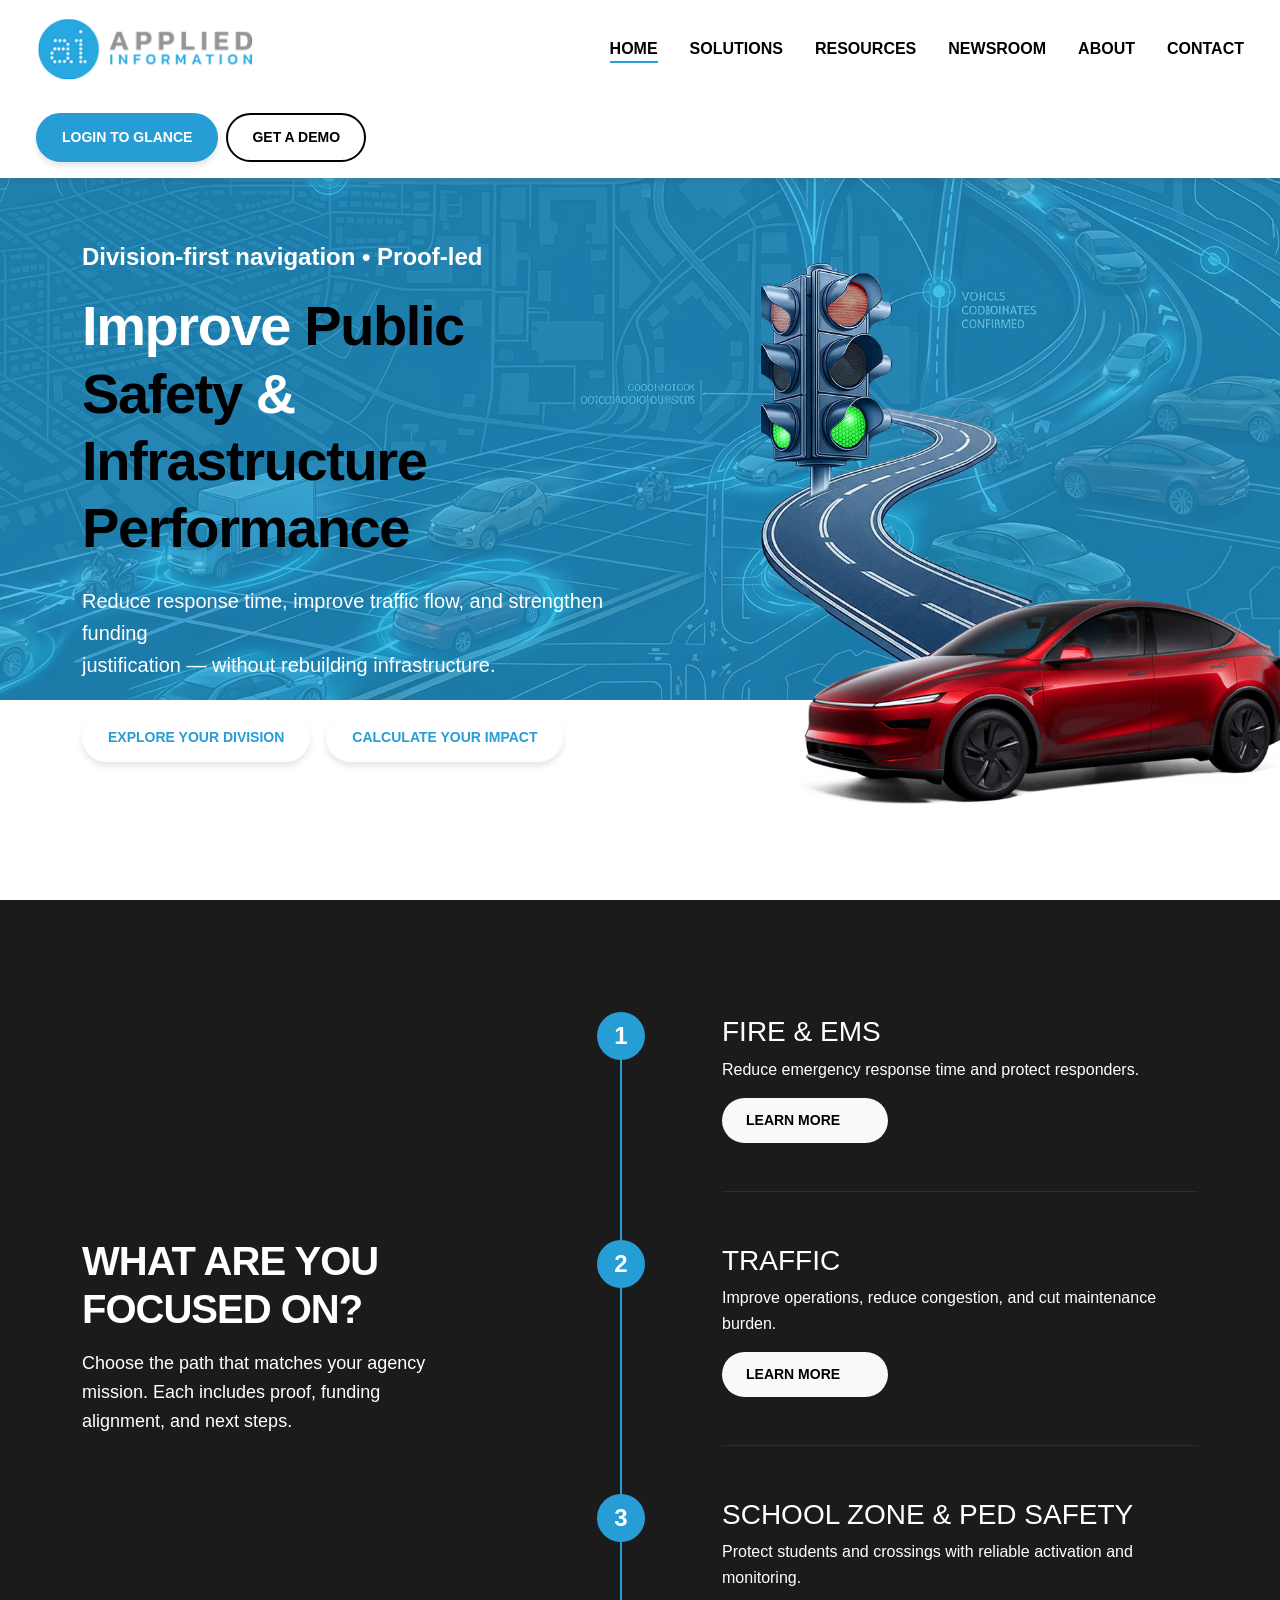
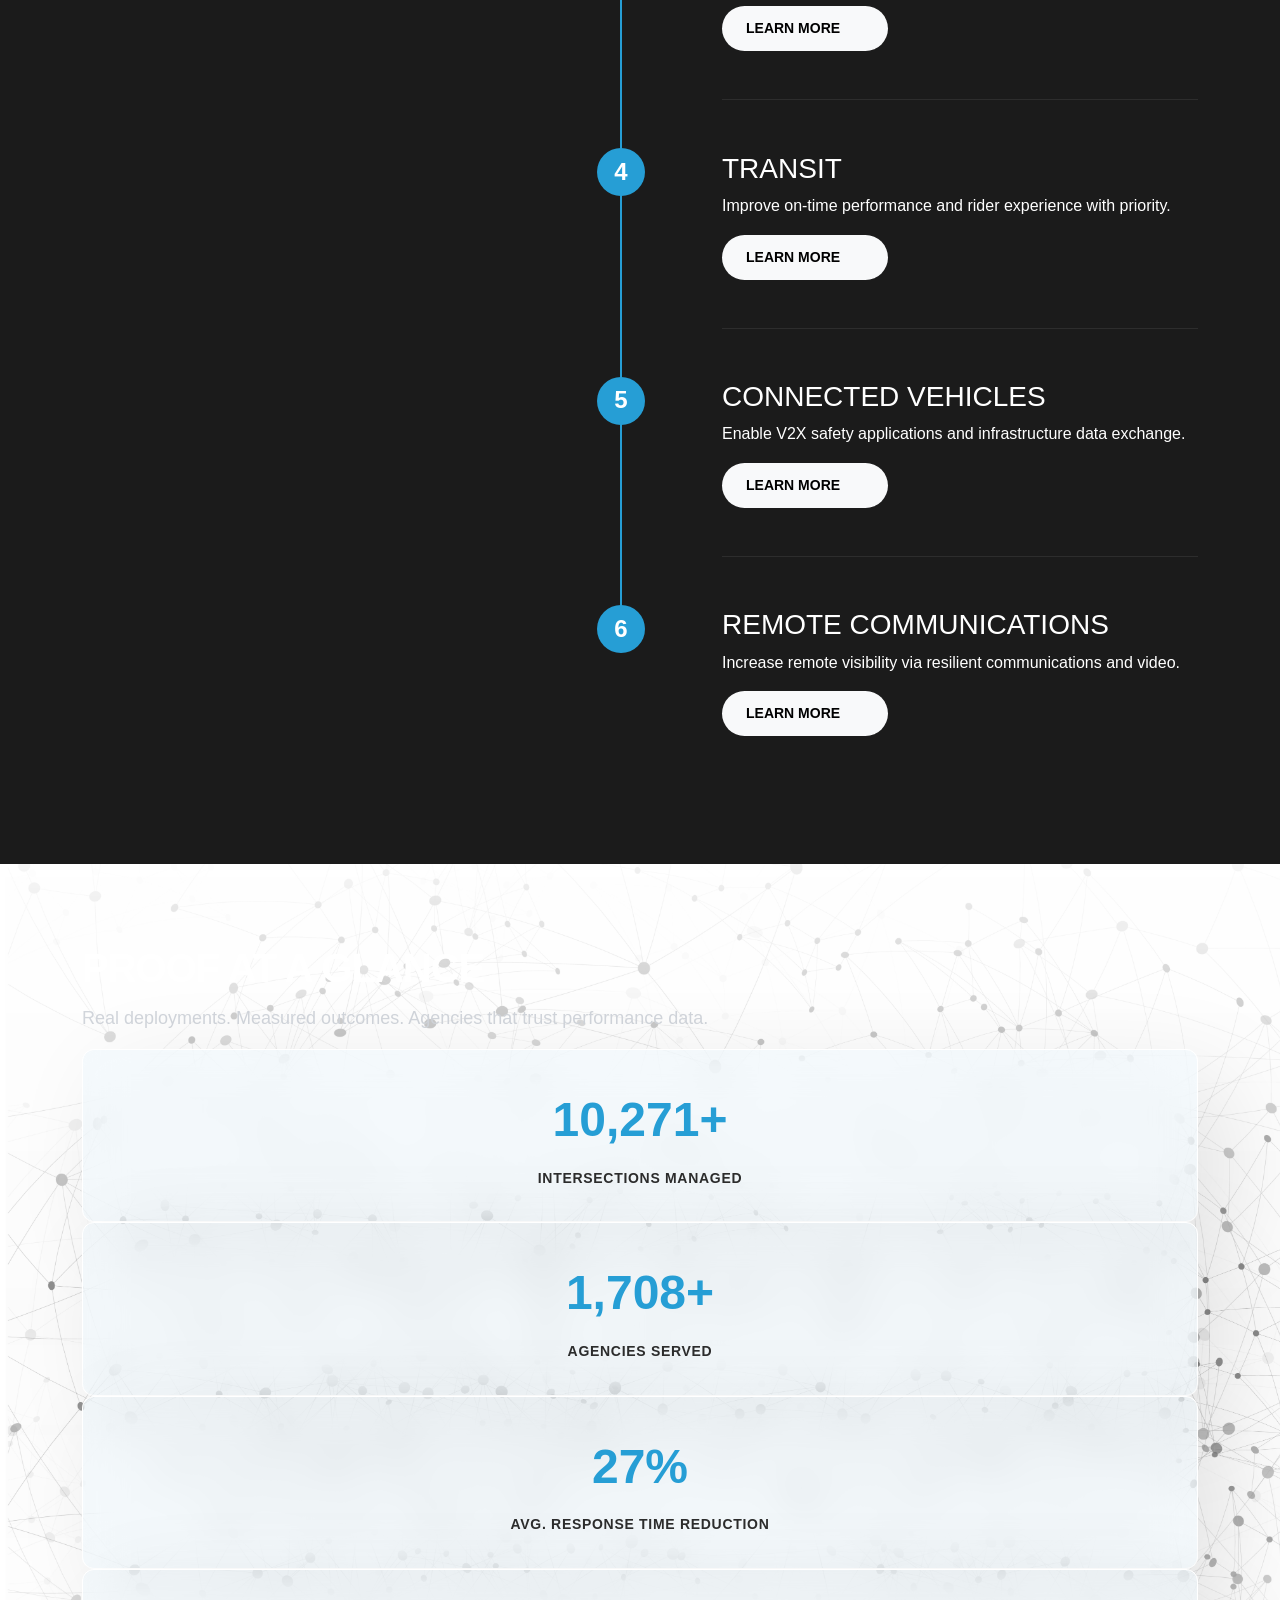
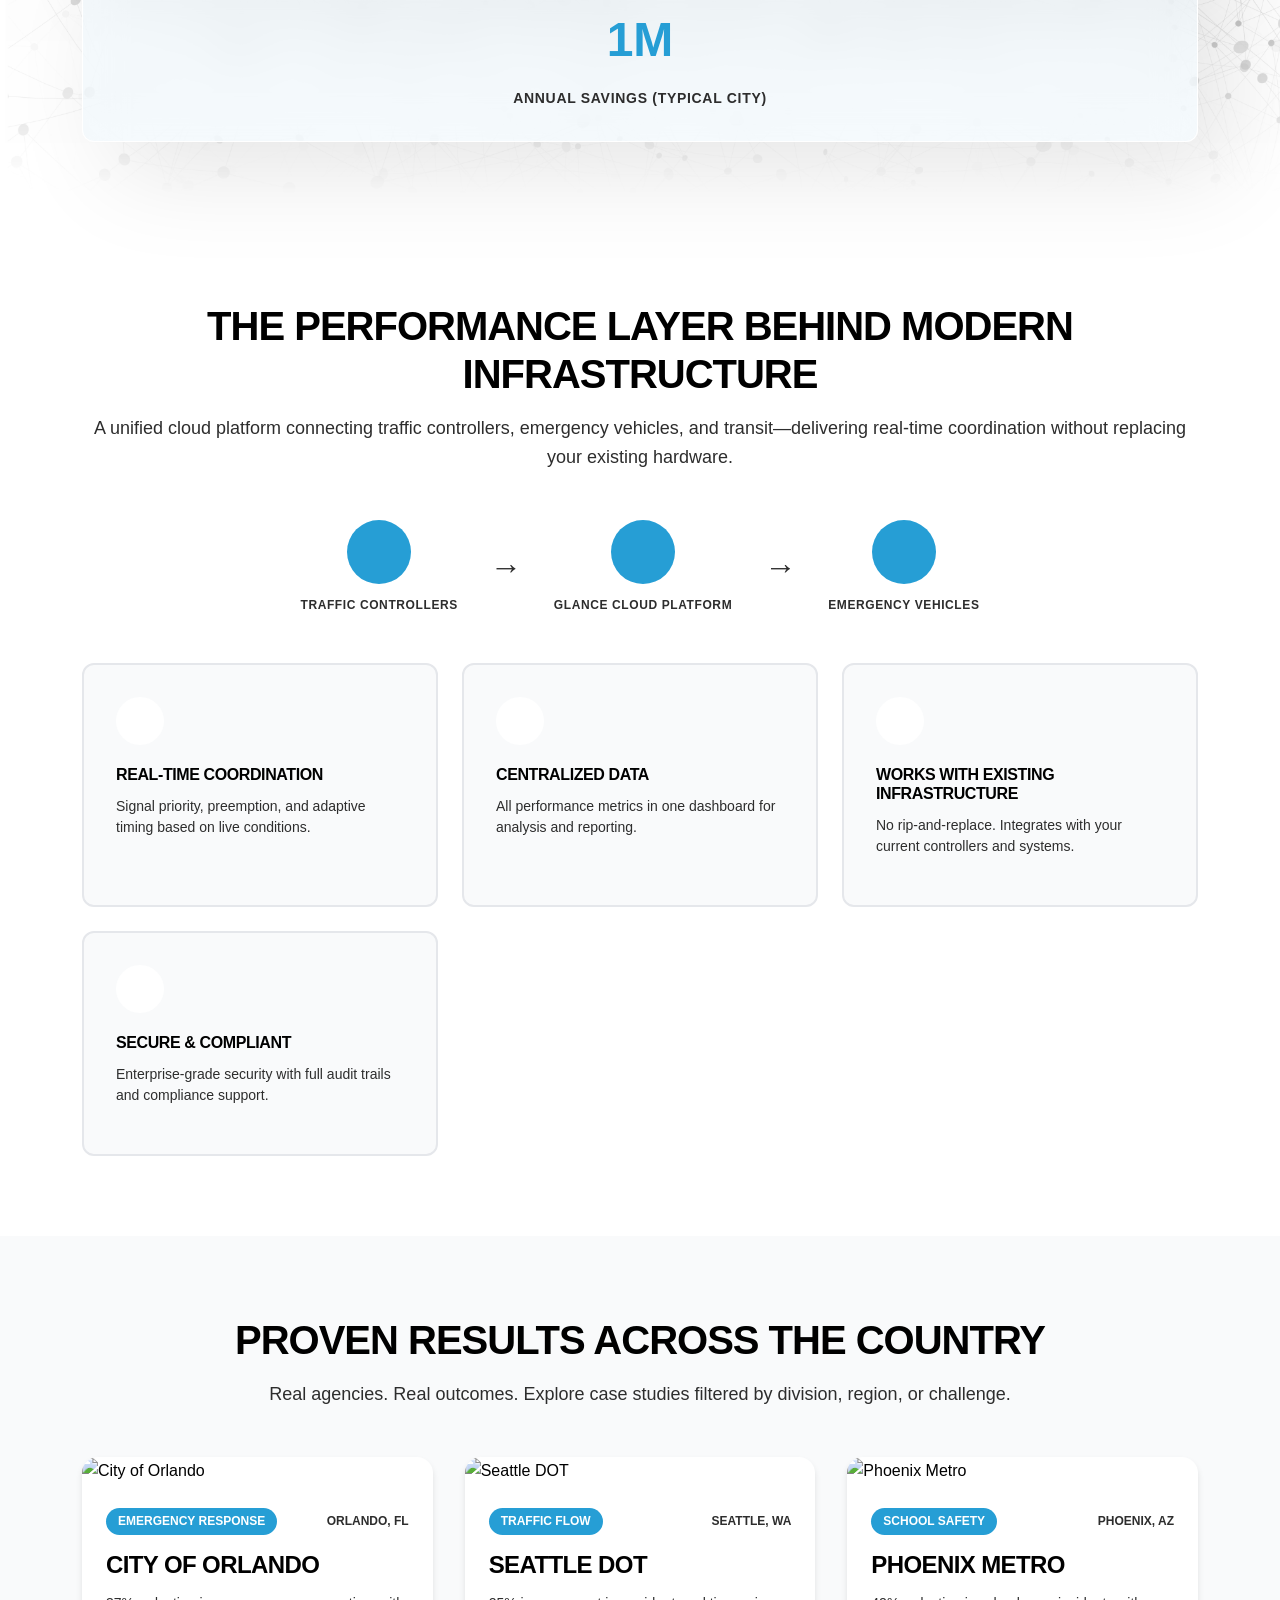
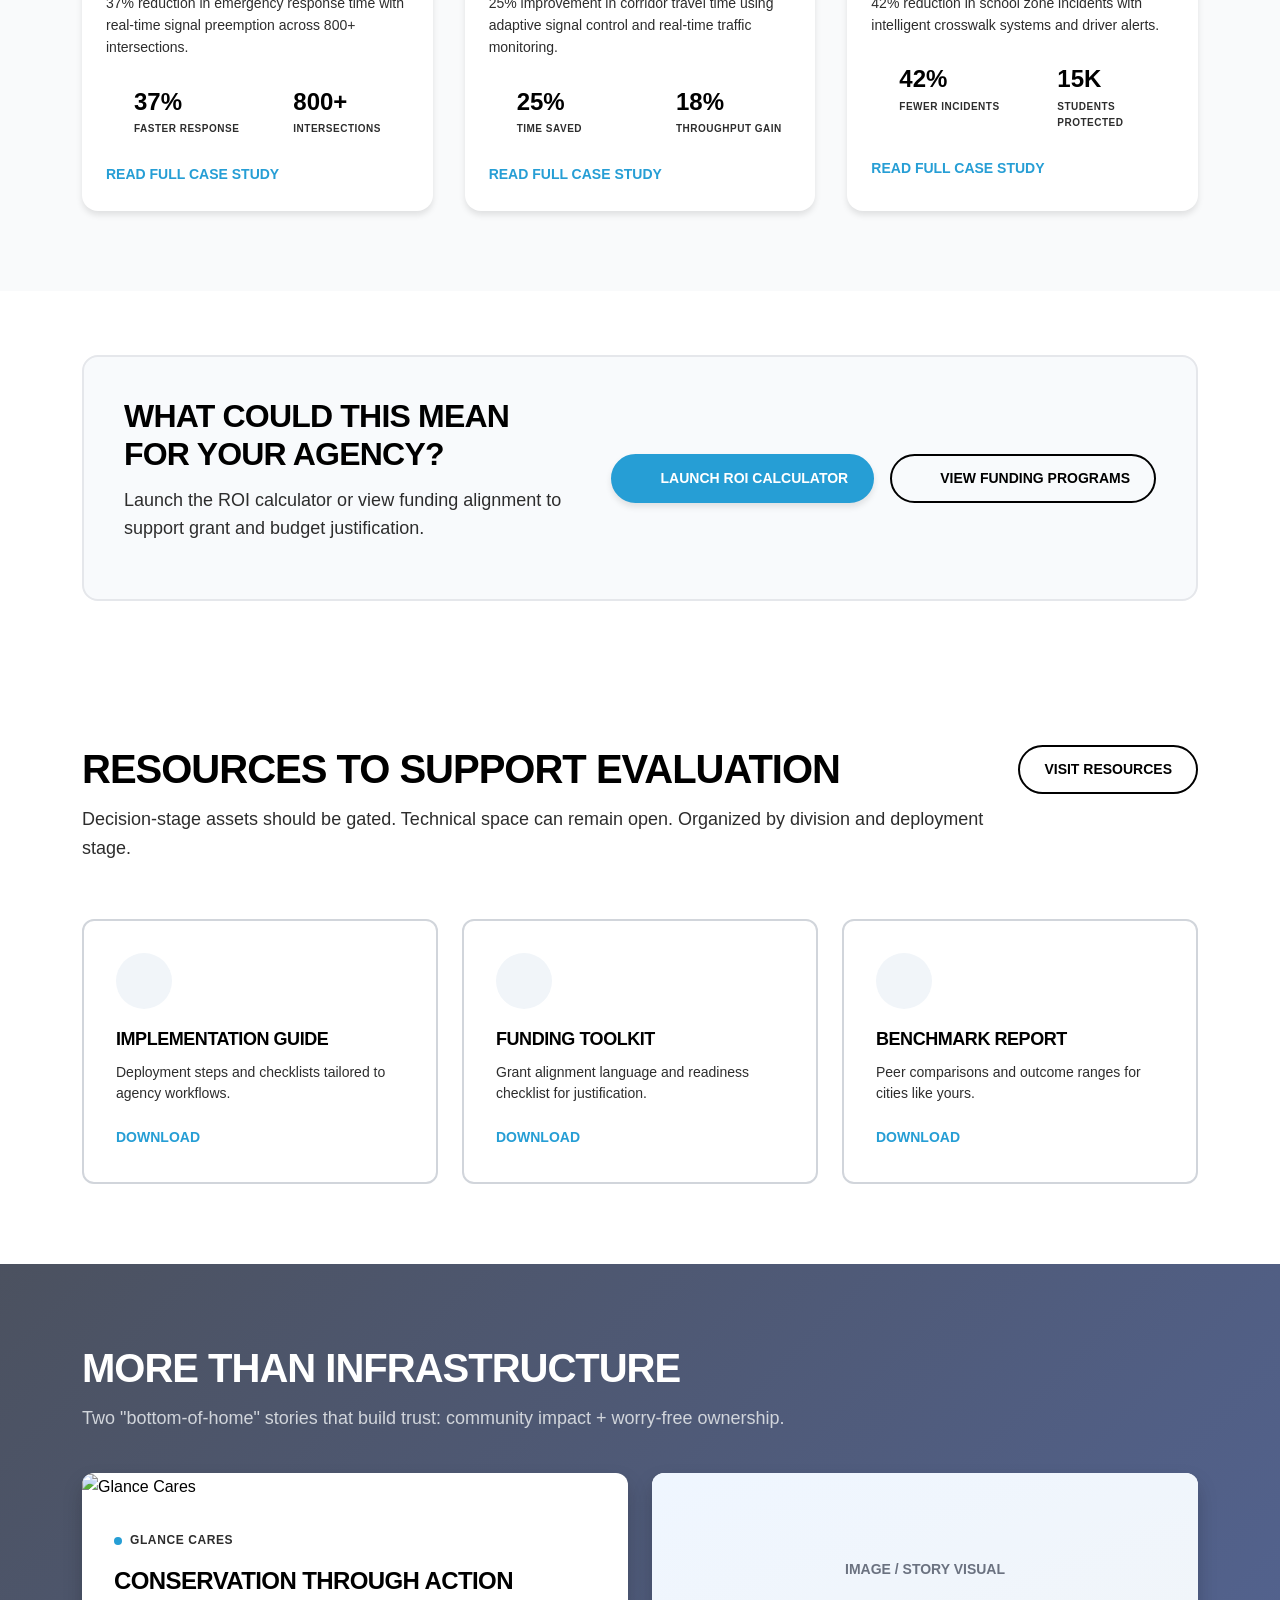
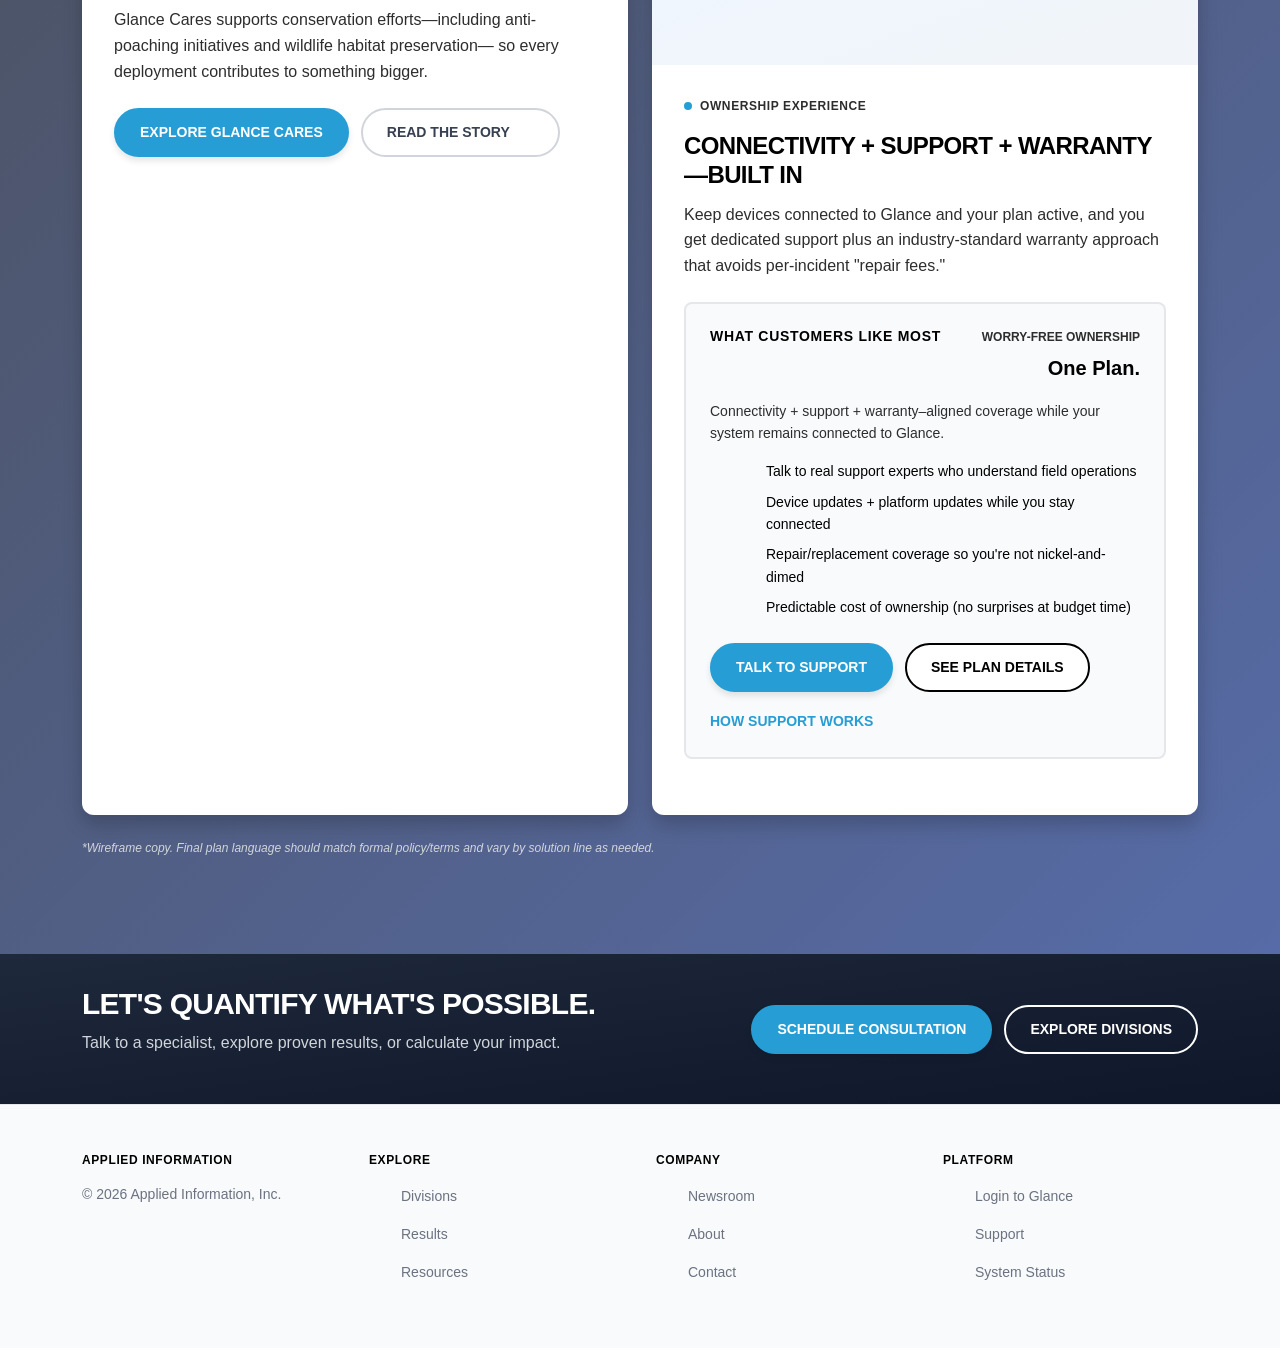
==== index-2.html @ 08a6bf4a "new changes added" ====
<!DOCTYPE html>
<html lang="en">

<head>
    <meta charset="UTF-8">
    <meta name="viewport" content="width=device-width, initial-scale=1.0">
    <title>Applied Information - Public Safety & Infrastructure Performance</title>
    <link rel="shortcut icon" href="./assets/images/ai-fav-icon.png" type="image/x-icon">
    <link href="https://cdn.jsdelivr.net/npm/bootstrap@5.3.8/dist/css/bootstrap.min.css" rel="stylesheet">
    <link href="https://unpkg.com/aos@2.3.1/dist/aos.css" rel="stylesheet">
    <link rel="stylesheet" href="./assets/css/styles.css">
    <!-- Lucide Icons CDN -->
    <script src="https://unpkg.com/lucide@latest"></script>
</head>

<body>
    <!-- Header and Navbar -->
    <header class="header" id="header">
        <div class="container-fluid nav-container">
            <nav class="navbar">
                <div class="logo">
                    <img src="./assets/images/ai-logo-header.png" alt="Applied Information Logo">
                </div>

                <ul class="nav-links">
                    <li><a href="#" class="nav-link active">HOME </a></li>
                    <li><a href="#" class="nav-link">SOLUTIONS </a></li>
                    <li><a href="#" class="nav-link">RESOURCES</a></li>
                    <li><a href="#" class="nav-link">NEWSROOM</a></li>
                    <li><a href="#" class="nav-link">ABOUT</a></li>
                    <li><a href="#" class="nav-link">CONTACT</a></li>

                </ul>

                <div class="nav-actions d-flex align-items-center gap-2">
                    <button class="btn btn-primary">LOGIN TO GLANCE</button>
                    <button class="btn btn-outline-black">GET A DEMO</button>
                </div>
            </nav>
        </div>
    </header>

    <!-- Hero Section -->
    <section class="hero">
        <div class="container hero-content">
            <div class="row align-items-center">
                <div class="col-xl-6 text-start">
                    <p class="hero-subtitle">Division-first navigation • Proof-led</p>
                    <h1 class="hero-title">
                        Improve <span class="black-highlight">Public Safety</span> &
                        <span class="black-highlight">Infrastructure Performance</span>
                    </h1>
                    <p class="hero-suptitle">
                        Reduce response time, improve traffic flow, and strengthen funding <br>
                        justification — without rebuilding infrastructure.
                    </p>
                    <div class="hero-buttons">
                        <button class="btn btn-white">EXPLORE YOUR DIVISION</button>
                        <button class="btn btn-white">CALCULATE YOUR IMPACT</button>
                    </div>
                </div>
                <div class="col-xl-6">
                    <div class="hero-element-wrapper">
                        <img src="./assets/images/hero-banner-element.png" alt="" class="img-fluid hero-element-image">
                    </div>
                </div>
            </div>
        </div>
    </section>

    <!-- Focus Area Section -->
    <section class="focus-area">
        <div class="hero-overlay"></div>
        <div class="container">
            <div class="row">
                <div class="col-xl-4">
                    <div class="sticky-wrapper">
                        <h2 class="section-title text-start fs-1">WHAT ARE YOU <br> FOCUSED ON?</h2>
                        <p class="section-subtitle text-start">
                            Choose the path that matches your agency <br> mission.  Each includes proof, funding <br> alignment, and next steps.
                        </p>
                    </div>
                </div>
                <div class="col-xl-8">
                    <ul class="list-unstyled mb-0 focus-area-list">
                        <li class="focus-area-list-item">
                            <span class="list-count">1</span>
                            <h3 class="focus-card-title">Fire & EMS</h3>
                            <p class="focus-card-description">
                                Reduce emergency response time and protect responders.
                            </p>
                            <a href="#" class="btn btn-light">
                                <span>Learn More</span>
                                <i data-lucide="arrow-right" class="icon-sm"></i>
                            </a>
                        </li>

                        <li class="focus-area-list-item">
                            <span class="list-count">2</span>
                            <h3 class="focus-card-title">TRAFFIC</h3>
                            <p class="focus-card-description">
                                Improve operations, reduce congestion, and cut maintenance burden.
                            </p>
                            <a href="#" class="btn btn-light">
                                <span>Learn More</span>
                                <i data-lucide="arrow-right" class="icon-sm"></i>
                            </a>
                        </li>

                        <li class="focus-area-list-item">
                            <span class="list-count">3</span>
                            <h3 class="focus-card-title">School Zone & Ped Safety</h3>
                            <p class="focus-card-description">
                                Protect students and crossings with reliable activation and monitoring.
                            </p>
                            <a href="#" class="btn btn-light">
                                <span>Learn More</span>
                                <i data-lucide="arrow-right" class="icon-sm"></i>
                            </a>
                        </li>

                        <li class="focus-area-list-item">
                            <span class="list-count">4</span>
                            <h3 class="focus-card-title">Transit</h3>
                            <p class="focus-card-description">
                                Improve on-time performance and rider experience with priority.
                            </p>
                            <a href="#" class="btn btn-light">
                                <span>Learn More</span>
                                <i data-lucide="arrow-right" class="icon-sm"></i>
                            </a>
                        </li>

                        <li class="focus-area-list-item">
                            <span class="list-count">5</span>
                            <h3 class="focus-card-title">Connected Vehicles</h3>
                            <p class="focus-card-description">Enable V2X safety applications and infrastructure data
                                exchange.</p>
                            <a href="#" class="btn btn-light">
                                <span>Learn More</span>
                                <i data-lucide="arrow-right" class="icon-sm"></i>
                            </a>
                        </li>

                        <li class="focus-area-list-item">
                            <span class="list-count">6</span>
                            <h3 class="focus-card-title">Remote Communications</h3>
                            <p class="focus-card-description">Increase remote visibility via resilient communications
                                and video.</p>
                            <a href="#" class="btn btn-light">
                                <span>Learn More</span>
                                <i data-lucide="arrow-right" class="icon-sm"></i>
                            </a>
                        </li>
                    </ul>
                </div>
            </div>
        </div>
    </section>

    <!-- Proof at a Glance Section -->
    <section class="proof-section">
        <div class="container">
            <h2 class="section-title-white">PROOF AT A GLANCE</h2>
            <p class="section-subtitle-white">
                Real deployments. Measured outcomes. Agencies that trust performance data.
            </p>

            <div class="stats-grid" id="statsSection">
                <div class="stat-card">
                    <div class="stat-number" data-target="15000" data-suffix="+">0</div>
                    <div class="stat-label">INTERSECTIONS MANAGED</div>
                </div>
                <div class="stat-card">
                    <div class="stat-number" data-target="2500" data-suffix="+">0</div>
                    <div class="stat-label">AGENCIES SERVED</div>
                </div>
                <div class="stat-card">
                    <div class="stat-number" data-target="40" data-suffix="%">0</div>
                    <div class="stat-label">AVG. RESPONSE TIME REDUCTION</div>
                </div>
                <div class="stat-card">
                    <div class="stat-number" data-target="2.4" data-suffix="M">0</div>
                    <div class="stat-label">ANNUAL SAVINGS (TYPICAL CITY)</div>
                </div>
            </div>
        </div>
    </section>

    <!-- Performance Layer Section -->
    <section class="performance-layer">
        <div class="container">
            <h2 class="section-title">THE PERFORMANCE LAYER BEHIND MODERN INFRASTRUCTURE</h2>
            <p class="section-subtitle">
                A unified cloud platform connecting traffic controllers, emergency vehicles, and transit—delivering
                real-time coordination without replacing your existing hardware.
            </p>

            <div class="flow-diagram">
                <div class="flow-item">
                    <div class="flow-icon">
                        <i data-lucide="signal" class="icon"></i>
                    </div>
                    <div class="flow-label">TRAFFIC CONTROLLERS</div>
                </div>
                <div class="flow-arrow">→</div>
                <div class="flow-item">
                    <div class="flow-icon">
                        <i data-lucide="cloud" class="icon"></i>
                    </div>
                    <div class="flow-label">GLANCE CLOUD PLATFORM</div>
                </div>
                <div class="flow-arrow">→</div>
                <div class="flow-item">
                    <div class="flow-icon">
                        <i data-lucide="ambulance" class="icon"></i>
                    </div>
                    <div class="flow-label">EMERGENCY VEHICLES</div>
                </div>
            </div>

            <div class="features-grid">
                <div class="feature-card">
                    <div class="feature-icon-wrapper">
                        <i data-lucide="zap" class="icon-md"></i>
                    </div>
                    <h3 class="feature-title">REAL-TIME COORDINATION</h3>
                    <p class="feature-description">Signal priority, preemption, and adaptive timing based on live
                        conditions.</p>
                </div>

                <div class="feature-card">
                    <div class="feature-icon-wrapper">
                        <i data-lucide="database" class="icon-md"></i>
                    </div>
                    <h3 class="feature-title">CENTRALIZED DATA</h3>
                    <p class="feature-description">All performance metrics in one dashboard for analysis and reporting.
                    </p>
                </div>

                <div class="feature-card">
                    <div class="feature-icon-wrapper">
                        <i data-lucide="plug" class="icon-md"></i>
                    </div>
                    <h3 class="feature-title">WORKS WITH EXISTING INFRASTRUCTURE</h3>
                    <p class="feature-description">No rip-and-replace. Integrates with your current controllers and
                        systems.</p>
                </div>

                <div class="feature-card">
                    <div class="feature-icon-wrapper">
                        <i data-lucide="shield" class="icon-md"></i>
                    </div>
                    <h3 class="feature-title">SECURE & COMPLIANT</h3>
                    <p class="feature-description">Enterprise-grade security with full audit trails and compliance
                        support.</p>
                </div>
            </div>
        </div>
    </section>

    <!-- Proven Results Section -->
    <section class="proven-results">
        <div class="container">
            <h2 class="section-title">PROVEN RESULTS ACROSS THE COUNTRY</h2>
            <p class="section-subtitle">
                Real agencies. Real outcomes. Explore case studies filtered by division, region, or challenge.
            </p>

            <div class="case-studies-grid">
                <div class="case-study-card">
                    <img src="https://images.unsplash.com/photo-1517048676732-d65bc937f952?w=800" alt="City of Orlando"
                        class="case-study-image">
                    <div class="case-study-content">
                        <div class="case-study-meta">
                            <span class="case-study-badge">EMERGENCY RESPONSE</span>
                            <span class="case-study-location">ORLANDO, FL</span>
                        </div>
                        <h3 class="case-study-title">CITY OF ORLANDO</h3>
                        <p class="case-study-description">
                            37% reduction in emergency response time with real-time signal preemption across 800+
                            intersections.
                        </p>
                        <div class="case-study-stats">
                            <div class="case-study-stat">
                                <i data-lucide="trending-down" class="icon-sm"></i>
                                <div>
                                    <div class="stat-value">37%</div>
                                    <div class="stat-label-sm">FASTER RESPONSE</div>
                                </div>
                            </div>
                            <div class="case-study-stat">
                                <i data-lucide="map-pin" class="icon-sm"></i>
                                <div>
                                    <div class="stat-value">800+</div>
                                    <div class="stat-label-sm">INTERSECTIONS</div>
                                </div>
                            </div>
                        </div>
                        <a href="#" class="case-study-link">
                            <span>READ FULL CASE STUDY</span>
                            <i data-lucide="arrow-right" class="icon-sm"></i>
                        </a>
                    </div>
                </div>

                <div class="case-study-card">
                    <img src="https://images.unsplash.com/photo-1449824913935-59a10b8d2000?w=800" alt="Seattle DOT"
                        class="case-study-image">
                    <div class="case-study-content">
                        <div class="case-study-meta">
                            <span class="case-study-badge">TRAFFIC FLOW</span>
                            <span class="case-study-location">SEATTLE, WA</span>
                        </div>
                        <h3 class="case-study-title">SEATTLE DOT</h3>
                        <p class="case-study-description">
                            25% improvement in corridor travel time using adaptive signal control and real-time traffic
                            monitoring.
                        </p>
                        <div class="case-study-stats">
                            <div class="case-study-stat">
                                <i data-lucide="clock" class="icon-sm"></i>
                                <div>
                                    <div class="stat-value">25%</div>
                                    <div class="stat-label-sm">TIME SAVED</div>
                                </div>
                            </div>
                            <div class="case-study-stat">
                                <i data-lucide="trending-up" class="icon-sm"></i>
                                <div>
                                    <div class="stat-value">18%</div>
                                    <div class="stat-label-sm">THROUGHPUT GAIN</div>
                                </div>
                            </div>
                        </div>
                        <a href="#" class="case-study-link">
                            <span>READ FULL CASE STUDY</span>
                            <i data-lucide="arrow-right" class="icon-sm"></i>
                        </a>
                    </div>
                </div>

                <div class="case-study-card">
                    <img src="https://images.unsplash.com/photo-1480714378408-67cf0d13bc1b?w=800" alt="Phoenix Metro"
                        class="case-study-image">
                    <div class="case-study-content">
                        <div class="case-study-meta">
                            <span class="case-study-badge">SCHOOL SAFETY</span>
                            <span class="case-study-location">PHOENIX, AZ</span>
                        </div>
                        <h3 class="case-study-title">PHOENIX METRO</h3>
                        <p class="case-study-description">
                            42% reduction in school zone incidents with intelligent crosswalk systems and driver alerts.
                        </p>
                        <div class="case-study-stats">
                            <div class="case-study-stat">
                                <i data-lucide="shield-check" class="icon-sm"></i>
                                <div>
                                    <div class="stat-value">42%</div>
                                    <div class="stat-label-sm">FEWER INCIDENTS</div>
                                </div>
                            </div>
                            <div class="case-study-stat">
                                <i data-lucide="users" class="icon-sm"></i>
                                <div>
                                    <div class="stat-value">15K</div>
                                    <div class="stat-label-sm">STUDENTS PROTECTED</div>
                                </div>
                            </div>
                        </div>
                        <a href="#" class="case-study-link">
                            <span>READ FULL CASE STUDY</span>
                            <i data-lucide="arrow-right" class="icon-sm"></i>
                        </a>
                    </div>
                </div>
            </div>
        </div>
    </section>

    <!-- ROI Section -->
    <section class="roi-section">
        <div class="container">
            <div class="roi-box">
                <div class="roi-content">
                    <h2 class="roi-title">WHAT COULD THIS MEAN FOR YOUR AGENCY?</h2>
                    <p class="roi-subtitle">
                        Launch the ROI calculator or view funding alignment to support grant and budget justification.
                    </p>
                </div>
                <div class="roi-buttons">
                    <button class="btn btn-primary">
                        <i data-lucide="calculator" class="icon-sm"></i>
                        LAUNCH ROI CALCULATOR
                    </button>
                    <button class="btn btn-outline">
                        <i data-lucide="file-text" class="icon-sm"></i>
                        VIEW FUNDING PROGRAMS
                    </button>
                </div>
            </div>
        </div>
    </section>

    <!-- Resources Section -->
    <section class="resources-section">
        <div class="container">
            <div class="resources-header">
                <div class="resources-header-content">
                    <h2 class="section-title">RESOURCES TO SUPPORT EVALUATION</h2>
                    <p class="section-subtitle">
                        Decision-stage assets should be gated. Technical space can remain open. Organized by division
                        and deployment stage.
                    </p>
                </div>
                <button class="btn btn-outline-black">VISIT RESOURCES</button>
            </div>

            <div class="resources-grid">
                <div class="resource-card">
                    <div class="resource-icon">
                        <i data-lucide="book-open" class="icon-md"></i>
                    </div>
                    <h3 class="resource-title">IMPLEMENTATION GUIDE</h3>
                    <p class="resource-description">Deployment steps and checklists tailored to agency workflows.</p>
                    <a href="#" class="resource-link">
                        <span>DOWNLOAD</span>
                        <i data-lucide="arrow-right" class="icon-sm"></i>
                    </a>
                </div>

                <div class="resource-card">
                    <div class="resource-icon">
                        <i data-lucide="dollar-sign" class="icon-md"></i>
                    </div>
                    <h3 class="resource-title">FUNDING TOOLKIT</h3>
                    <p class="resource-description">Grant alignment language and readiness checklist for justification.
                    </p>
                    <a href="#" class="resource-link">
                        <span>DOWNLOAD</span>
                        <i data-lucide="arrow-right" class="icon-sm"></i>
                    </a>
                </div>

                <div class="resource-card">
                    <div class="resource-icon">
                        <i data-lucide="bar-chart-3" class="icon-md"></i>
                    </div>
                    <h3 class="resource-title">BENCHMARK REPORT</h3>
                    <p class="resource-description">Peer comparisons and outcome ranges for cities like yours.</p>
                    <a href="#" class="resource-link">
                        <span>DOWNLOAD</span>
                        <i data-lucide="arrow-right" class="icon-sm"></i>
                    </a>
                </div>
            </div>
        </div>
    </section>

    <!-- More Than Infrastructure Section -->
    <section class="more-than-infrastructure">
        <div class="background-overlay"></div>
        <div class="container">
            <div class="section-header-white">
                <h2 class="section-title-white">MORE THAN INFRASTRUCTURE</h2>
                <p class="section-subtitle-white">
                    Two "bottom-of-home" stories that build trust: community impact + worry-free ownership.
                </p>
            </div>

            <div class="two-column-grid">
                <!-- Glance Cares Card -->
                <div class="white-card">
                    <img src="https://images.unsplash.com/photo-1631295161934-ec6c829d282a?w=800" alt="Glance Cares"
                        class="card-image">
                    <div class="card-content">
                        <div class="card-badge">
                            <span class="badge-dot"></span>
                            <span class="badge-text">GLANCE CARES</span>
                        </div>
                        <h3 class="card-title">CONSERVATION THROUGH ACTION</h3>
                        <p class="card-description">
                            Glance Cares supports conservation efforts—including anti-poaching initiatives and wildlife
                            habitat preservation— so every deployment contributes to something bigger.
                        </p>
                        <div class="card-buttons">
                            <button class="btn btn-primary">EXPLORE GLANCE CARES</button>
                            <button class="btn btn-outline-gray">
                                <span>READ THE STORY</span>
                                <i data-lucide="arrow-right" class="icon-sm"></i>
                            </button>
                        </div>
                    </div>
                </div>

                <!-- Ownership Experience Card -->
                <div class="white-card">
                    <div class="placeholder-image">
                        <span>IMAGE / STORY VISUAL</span>
                    </div>
                    <div class="card-content">
                        <div class="card-badge">
                            <span class="badge-dot"></span>
                            <span class="badge-text">OWNERSHIP EXPERIENCE</span>
                        </div>
                        <h3 class="card-title">CONNECTIVITY + SUPPORT + WARRANTY—BUILT IN</h3>
                        <p class="card-description">
                            Keep devices connected to Glance and your plan active, and you get dedicated support plus an
                            industry-standard warranty approach that avoids per-incident "repair fees."
                        </p>

                        <div class="feature-box">
                            <div class="feature-box-header">
                                <h4 class="feature-box-title">WHAT CUSTOMERS LIKE MOST</h4>
                                <div class="feature-box-label">
                                    <div class="feature-box-subtitle">WORRY-FREE OWNERSHIP</div>
                                    <div class="feature-box-value">One Plan.</div>
                                </div>
                            </div>
                            <p class="feature-box-description">
                                Connectivity + support + warranty–aligned coverage while your system remains connected
                                to Glance.
                            </p>
                            <ul class="feature-list">
                                <li>
                                    <i data-lucide="check" class="check-icon"></i>
                                    <span>Talk to real support experts who understand field operations</span>
                                </li>
                                <li>
                                    <i data-lucide="check" class="check-icon"></i>
                                    <span>Device updates + platform updates while you stay connected</span>
                                </li>
                                <li>
                                    <i data-lucide="check" class="check-icon"></i>
                                    <span>Repair/replacement coverage so you're not nickel-and-dimed</span>
                                </li>
                                <li>
                                    <i data-lucide="check" class="check-icon"></i>
                                    <span>Predictable cost of ownership (no surprises at budget time)</span>
                                </li>
                            </ul>
                            <div class="feature-box-buttons">
                                <button class="btn btn-primary">TALK TO SUPPORT</button>
                                <button class="btn btn-outline-black">SEE PLAN DETAILS</button>
                            </div>
                            <a href="#" class="inline-link">
                                <span>HOW SUPPORT WORKS</span>
                                <i data-lucide="arrow-right" class="icon-sm"></i>
                            </a>
                        </div>
                    </div>
                </div>
            </div>

            <p class="disclaimer">
                *Wireframe copy. Final plan language should match formal policy/terms and vary by solution line as
                needed.
            </p>
        </div>
    </section>

    <!-- Footer -->
    <footer class="footer">
        <!-- CTA Section -->
        <div class="footer-cta">
            <div class="container">
                <div class="footer-cta-content">
                    <div>
                        <h2 class="footer-cta-title">LET'S QUANTIFY WHAT'S POSSIBLE.</h2>
                        <p class="footer-cta-subtitle">
                            Talk to a specialist, explore proven results, or calculate your impact.
                        </p>
                    </div>
                    <div class="footer-cta-buttons">
                        <button class="btn btn-primary">SCHEDULE CONSULTATION</button>
                        <button class="btn btn-outline-white">EXPLORE DIVISIONS</button>
                    </div>
                </div>
            </div>
        </div>

        <!-- Links Section -->
        <div class="footer-links">
            <div class="container">
                <div class="footer-grid">
                    <div class="footer-column">
                        <h3 class="footer-heading">APPLIED INFORMATION</h3>
                        <p class="footer-copyright">© 2026 Applied Information, Inc.</p>
                    </div>
                    <div class="footer-column">
                        <h3 class="footer-heading">EXPLORE</h3>
                        <ul class="footer-list">
                            <li><a href="#">Divisions</a></li>
                            <li><a href="#">Results</a></li>
                            <li><a href="#">Resources</a></li>
                        </ul>
                    </div>
                    <div class="footer-column">
                        <h3 class="footer-heading">COMPANY</h3>
                        <ul class="footer-list">
                            <li><a href="#">Newsroom</a></li>
                            <li><a href="#">About</a></li>
                            <li><a href="#">Contact</a></li>
                        </ul>
                    </div>
                    <div class="footer-column">
                        <h3 class="footer-heading">PLATFORM</h3>
                        <ul class="footer-list">
                            <li><a href="#">Login to Glance</a></li>
                            <li><a href="#">Support</a></li>
                            <li><a href="#">System Status</a></li>
                        </ul>
                    </div>
                </div>
            </div>
        </div>
    </footer>


    <script src="./assets/js/script.js"></script>
    <script src="https://unpkg.com/aos@2.3.1/dist/aos.js"></script>
    <script src="https://cdn.jsdelivr.net/npm/bootstrap@5.3.8/dist/js/bootstrap.bundle.min.js"></script>

    <script>
        // Initialize Lucide icons
        lucide.createIcons();

        // Initialize AOS (Animate On Scroll)
        AOS.init();
    </script>
</body>

</html>
---- assets/css/styles.css ----
:root {
    --color-primary: #269ed5;
    --color-secondary: #1e293b;
    --color-accent: #0f172a;
    --color-white: #ffffff;
    --color-text: #000000;
    --color-muted: #2d2d2d;
    --color-light-muted: #d1d5db;
    --color-dark-muted: #374151;
}

* {
    margin: 0;
    padding: 0;
    box-sizing: border-box;
}

body {
    font-family: -apple-system, BlinkMacSystemFont, 'Segoe UI', Roboto, Oxygen, Ubuntu, Cantarell, sans-serif;
    line-height: 1.6;
    color: var(--color-text);
}

/* Buttons */
.btn {
    padding: 0.75rem 1.5rem;
    font-weight: bold;
    border-radius: 30px;
    border: none;
    cursor: pointer;
    transition: all 0.3s ease;
    display: inline-flex;
    align-items: center;
    gap: 0.5rem;
    font-size: 0.875rem;
}

.btn-primary {
    background-color: var(--color-primary);
    color: var(--color-white);
    box-shadow: 0 4px 6px rgba(0, 0, 0, 0.1);
    border: 2px solid var(--color-primary);
}

.btn-primary:hover {
    background-color: var(--color-white);
    box-shadow: 0 6px 8px rgba(0, 0, 0, 0.15);
    color: var(--color-primary);
    border: 2px solid var(--color-primary);
}

.btn-white {
    background-color: var(--color-white);
    color: var(--color-primary);
    box-shadow: 0 4px 6px rgba(0, 0, 0, 0.1);
    border: 2px solid var(--color-white);
}

.btn-white:hover {
    background-color: var(--color-primary);
    box-shadow: 0 6px 8px rgba(0, 0, 0, 0.15);
    color: var(--color-white);
    border: 2px solid var(--color-primary);
}

.btn-secondary {
    background-color: var(--color-white);
    color: var(--color-text);
    border: 2px solid var(--color-white);
}

.btn-secondary:hover {
    background-color: rgba(255, 255, 255, 0.1);
    color: var(--color-white);
    border-color: var(--color-white);
}

.btn-outline {
    background-color: transparent;
    color: var(--color-text);
    border: 2px solid var(--color-text);
}

.btn-outline:hover {
    background-color: var(--color-text);
    color: var(--color-white);
}

.btn-outline-primary {
    background-color: var(--color-white);
    color: var(--color-primary);
    box-shadow: 0 4px 6px rgba(0, 0, 0, 0.1);
    border: 2px solid var(--color-primary);
}

.btn-outline-primary:hover {
    background-color: var(--color-primary);
    box-shadow: 0 6px 8px rgba(0, 0, 0, 0.15);
    color: var(--color-white);
    border: 2px solid var(--color-primary);
}


.btn-outline-black {
    background-color: var(--color-white);
    color: var(--color-text);
    border: 2px solid var(--color-text);
}

.btn-outline-black:hover {
    background-color: var(--color-text);
    color: var(--color-white);
}

.btn-outline-white {
    background-color: transparent;
    color: var(--color-white);
    border: 2px solid var(--color-white);
}

.btn-outline-white:hover {
    background-color: var(--color-white);
    color: var(--color-text);
}

.btn-outline-gray {
    background-color: var(--color-white);
    color: var(--color-dark-muted);
    border: 2px solid var(--color-light-muted);
}

.btn-outline-gray:hover {
    border-color: var(--color-primary);
    color: var(--color-primary);
}

/* Icons */
.icon {
    width: 2rem;
    height: 2rem;
}

.icon-md {
    width: 1.75rem;
    height: 1.75rem;
}

.icon-sm {
    width: 1rem;
    height: 1rem;
}

.check-icon {
    width: 1rem;
    height: 1rem;
    color: var(--color-primary);
    flex-shrink: 0;
}

/* Typography */
.primary-highlight {
    color: var(--color-primary);
}

.black-highlight {
    color: var(--color-text);
}

.section-title {
    font-size: 2.5rem;
    font-weight: bold;
    color: var(--color-text);
    margin-bottom: 0.75rem;
    letter-spacing: -0.025em;
}

.section-subtitle {
    font-size: 1.125rem;
    color: var(--color-muted);
}

.section-title-white {
    font-size: 2.5rem;
    font-weight: bold;
    color: var(--color-white);
    margin-bottom: 0.75rem;
    letter-spacing: -0.025em;
}

.section-subtitle-white {
    font-size: 1.125rem;
    color: var(--color-light-muted);
}

/* common classes */
.sticky-wrapper {
    position: sticky;
}


/* Header-Navigation */
.header {
    background-color: var(--color-white);
    padding: 1rem 1.5rem;
    box-shadow: 0px 4px 4px 0px #56555536;
    position: fixed;
    width: 100%;
    top: 0;
    left: 0;
    z-index: 1000;
}

.header,
.header>*,
.header.header-minimized>* {
    transition: all 0.3s ease;
}

.header.header-minimized {
    padding: 0.5rem 1.5rem;
    box-shadow: 0px 2px 4px 0px #56555536;
    transition: all 0.3s ease;
}

.header.header-minimized .navbar .logo img {
    max-height: 54px;
}

.header.header-minimized .navbar .btn {
    padding: .5rem 1rem;
}

.header .navbar .logo img {
    max-height: 65px;
    width: auto;
}


.navbar {
    padding: 0;
}

.navbar,
.navbar .nav-links {
    display: flex;
    align-items: center;
    justify-content: space-between;
    gap: 2rem;
}

.navbar .nav-links {
    list-style: none;
    margin-bottom: 0;
}

.navbar .nav-links .nav-link {
    color: var(--color-text);
    font-weight: 600;
    font-size: 1rem;
    text-decoration: none;
    position: relative;
    display: inline-block;
}

.navbar .nav-links .nav-link::after,
.navbar .nav-links .nav-link::before {
    content: '';
    position: absolute;
    bottom: -2px;
    width: 0%;
    height: 2px;
    background-color: var(--color-primary);
    transition: ease all 0.5s;
    opacity: 0;
}

.navbar .nav-links .nav-link::after {
    left: 50%;
}

.navbar .nav-links .nav-link::before {
    right: 50%;
}

.navbar .nav-links .nav-link:hover:after,
.navbar .nav-links .nav-link:hover:before,
.navbar .nav-links .nav-link.active::after,
.navbar .nav-links .nav-link.active::before {
    opacity: 1;
    width: 50%;
}


/* Hero Section */
.hero {
    position: relative;
    margin-top: 100px;
    height: calc(100dvh - 100px);
    display: flex;
    align-items: center;
    justify-content: center;
    background-image: url('../images/hero-banner-image-3.png');
    background-size: cover;
    background-position: 0 -200px;
    background-repeat: no-repeat;
    overflow: hidden;
}

.hero-element-image {
    margin-right: -180px;
    margin-bottom: -80px;
}

/* .hero-overlay {
    position: absolute;
    inset: 0;
    background: linear-gradient(to bottom right, rgba(0, 0, 0, 0.7), rgba(30, 41, 59, 0.8));
} */

.hero-content {
    position: relative;
    z-index: 10;
    text-align: center;
    color: var(--color-white);
}

.hero-title {
    font-size: 3.5rem;
    font-weight: bold;
    margin-bottom: 1.5rem;
    letter-spacing: -0.025em;
    color: var(--color-white);
}

.hero-subtitle {
    font-weight: 600;
    font-size: 1.5rem;
    color: var(--color-white);
}

.hero-suptitle {
    font-size: 1.25rem;
    margin-bottom: 2rem;
    color: var(--color-white);
}

.hero-buttons {
    display: flex;
    gap: 1rem;
    flex-wrap: wrap;
}

/* Focus Area Section */
.focus-area {
    padding: 7rem 0 5rem 0;
    background-color: #1B1B1B;
    color: var(--color-white);
    background-attachment: fixed;
}

.focus-area .sticky-wrapper {
    top: 150px;
    padding-top: 25dvh;
    padding-bottom: 25dvh;
}

.focus-area .section-title,
.focus-area .section-subtitle {
    color: var(--color-white);
    margin-bottom: 1rem;
}

.focus-area-list {
    padding-left: 100px;
    margin-left: 10rem;
    position: relative;
    /* border-left: 2px solid var(--color-primary); */
}

.focus-area-list::before {
    content: '';
    position: absolute;
    left: -2px;
    top: 0;
    width: 2px;
    height: calc(100% - 135px);
    background-color: var(--color-primary);
}

.focus-area-list-item {
    position: relative;
    padding-top: 0.2rem;
    margin-bottom: 3rem;
    padding-bottom: 3rem;
    border-bottom: 1px solid var(--color-muted);
}

.focus-area-list-item:last-of-type {
    border-bottom: 0;
    margin-bottom: 0;
}

.focus-area-list-item .btn,
.focus-area-list-item .focus-card-title {
    text-transform: uppercase;
}

.focus-area .list-count {
    position: absolute;
    left: -125px;
    top: 0;
    width: 3rem;
    height: 3rem;
    background-color: var(--color-primary);
    color: var(--color-white);
    border-radius: 50%;
    display: flex;
    align-items: center;
    justify-content: center;
    font-weight: bold;
    font-size: 1.5rem;
}

/* Proof Section */
.proof-section {
    padding: 5rem 0rem;
    background-image: url(../images/proof-at-glance-banner.png);
    /* background-attachment: fixed; */
    background-repeat: no-repeat;
    background-size: cover;
}

/* .hero-overlay {
    position: absolute;
    inset: 0;
    background: linear-gradient(to bottom right, rgba(0, 0, 0, 0.7), rgba(30, 41, 59, 0.8));
} */

.proof-section .section-title,
.proof-section .section-subtitle {
    margin-bottom: 1rem;
}

.stat-card {
    text-align: center;
    padding: 2rem;
    border-radius: 0.75rem;
    transition: all 0.3s ease;
    background: rgba(236, 245, 251, 0.5);
    border: 1px solid var(--color-white);
    box-shadow: 30px 30px 100px rgba(0, 0, 0, 0.1);
    backdrop-filter: blur(20px);
}

.stat-card:hover {
    background-color: rgba(255, 255, 255, 0.1);
    transform: translateY(-4px);
}

.stat-number {
    font-size: 3rem;
    font-weight: bold;
    color: var(--color-primary);
    margin-bottom: 0.5rem;
}

.stat-label {
    font-size: 0.875rem;
    color: var(--color-muted);
    font-weight: 600;
    letter-spacing: 0.05em;
    text-transform: uppercase;
}

/* Performance Layer Section */
.performance-layer {
    padding: 5rem 0rem;
    background-color: var(--color-white);
}

.performance-layer .section-title,
.performance-layer .section-subtitle {
    text-align: center;
    margin-left: auto;
    margin-right: auto;
    margin-bottom: 1rem;
}

.flow-diagram {
    display: flex;
    align-items: center;
    justify-content: center;
    gap: 2rem;
    margin: 3rem 0;
    flex-wrap: wrap;
}

.flow-item {
    display: flex;
    flex-direction: column;
    align-items: center;
    gap: 0.75rem;
}

.flow-icon {
    width: 4rem;
    height: 4rem;
    background-color: var(--color-primary);
    border-radius: 50%;
    display: flex;
    align-items: center;
    justify-content: center;
}

.flow-icon .icon {
    color: var(--color-white);
}

.flow-label {
    font-size: 0.75rem;
    font-weight: bold;
    color: var(--color-muted);
    text-align: center;
    letter-spacing: 0.05em;
}

.flow-arrow {
    font-size: 2rem;
    color: var(--color-muted);
    font-weight: bold;
}

.features-grid {
    display: grid;
    grid-template-columns: repeat(auto-fit, minmax(280px, 1fr));
    gap: 1.5rem;
    margin-top: 3rem;
}

.feature-card {
    background-color: #f9fafb;
    border: 2px solid #e5e7eb;
    border-radius: 0.75rem;
    padding: 2rem;
    transition: all 0.3s ease;
}

.feature-card:hover {
    border-color: var(--color-primary);
    box-shadow: 0 10px 15px rgba(0, 0, 0, 0.1);
}

.feature-icon-wrapper {
    width: 3rem;
    height: 3rem;
    background-color: var(--color-white);
    border-radius: 50%;
    display: flex;
    align-items: center;
    justify-content: center;
    margin-bottom: 1.25rem;
}

.feature-icon-wrapper .icon-md {
    color: var(--color-primary);
}

.feature-title {
    font-size: 1rem;
    font-weight: bold;
    margin-bottom: 0.75rem;
    letter-spacing: -0.025em;
}

.feature-description {
    color: var(--color-muted);
    font-size: 0.875rem;
    line-height: 1.5;
}

/* Proven Results Section */
.proven-results {
    padding: 5rem 0rem;
    background-color: #f9fafb;
    position: relative;
}

.proven-results-content {
    position: relative;
    z-index: 2;
}

.proven-results .element-1,
.proven-results .element-2 {
    position: absolute;
    z-index: 1;
}

.proven-results .element-1 {
    top: 0;
    left: 0;
}

.proven-results .element-2 {
    bottom: 0;
    right: 0;
}

.proven-results .element-2 img {
    transform: rotate(180deg);
}

.proven-results .section-title,
.proven-results .section-subtitle {
    text-align: center;
    margin-left: auto;
    margin-right: auto;
    margin-bottom: 1rem;
}

.case-studies-grid {
    display: grid;
    grid-template-columns: repeat(auto-fit, minmax(320px, 1fr));
    gap: 2rem;
    margin-top: 3rem;
}

.case-study-card {
    background-color: var(--color-white);
    border-radius: 1rem;
    overflow: hidden;
    box-shadow: 0 4px 6px rgba(0, 0, 0, 0.1);
    transition: all 0.3s ease;
}

.case-study-card:hover {
    box-shadow: 0 10px 20px rgba(0, 0, 0, 0.15);
    transform: translateY(-4px);
}

.case-study-image {
    width: 100%;
    height: 200px;
    object-fit: cover;
}

.case-study-content {
    padding: 1.5rem;
}

.case-study-meta {
    display: flex;
    align-items: center;
    justify-content: space-between;
    margin-bottom: 1rem;
}

.case-study-badge {
    background-color: var(--color-primary);
    color: var(--color-white);
    padding: 0.25rem 0.75rem;
    border-radius: 9999px;
    font-size: 0.75rem;
    font-weight: bold;
}

.case-study-location {
    color: var(--color-muted);
    font-size: 0.75rem;
    font-weight: 600;
}

.case-study-title {
    font-size: 1.5rem;
    font-weight: bold;
    margin-bottom: 0.75rem;
    letter-spacing: -0.025em;
}

.case-study-description {
    color: var(--color-muted);
    font-size: 0.875rem;
    margin-bottom: 1.5rem;
    line-height: 1.6;
}

.case-study-stats {
    display: grid;
    grid-template-columns: 1fr 1fr;
    gap: 1rem;
    margin-bottom: 1.5rem;
}

.case-study-stat {
    display: flex;
    align-items: flex-start;
    gap: 0.75rem;
}

.case-study-stat .icon-sm {
    color: var(--color-primary);
    margin-top: 0.25rem;
}

.stat-value {
    font-size: 1.5rem;
    font-weight: bold;
    color: var(--color-dark);
}

.stat-label-sm {
    font-size: 0.625rem;
    color: var(--color-muted);
    font-weight: 600;
    letter-spacing: 0.05em;
}

.case-study-link {
    display: inline-flex;
    align-items: center;
    gap: 0.5rem;
    color: var(--color-primary);
    font-weight: bold;
    font-size: 0.875rem;
    text-decoration: none;
    transition: gap 0.3s ease;
}

.case-study-link:hover {
    gap: 0.75rem;
}

/* ROI Section */
.roi-section {
    padding: 4rem 1.5rem;
    background-color: var(--color-white);
}

.roi-box {
    background-color: #f8fafc;
    border: 2px solid #e5e7eb;
    border-radius: 1rem;
    padding: 2.5rem;
    display: flex;
    align-items: center;
    justify-content: space-between;
    gap: 2rem;
    flex-wrap: wrap;
}

.roi-content {
    flex: 1;
}

.roi-title {
    font-size: 2rem;
    font-weight: bold;
    color: var(--color-text);
    margin-bottom: 0.75rem;
    letter-spacing: -0.025em;
}

.roi-subtitle {
    color: var(--color-muted);
    font-size: 1.125rem;
}

.roi-buttons {
    display: flex;
    gap: 1rem;
    flex-wrap: wrap;
}

/* Resources Section */
.resources-section {
    padding: 5rem 0rem;
    background-color: var(--color-white);
}

.resources-header {
    display: flex;
    align-items: flex-start;
    justify-content: space-between;
    gap: 2rem;
    margin-bottom: 2.5rem;
    flex-wrap: wrap;
}

.resources-header-content {
    flex: 1;
}

.resources-grid {
    display: grid;
    grid-template-columns: repeat(auto-fit, minmax(300px, 1fr));
    gap: 1.5rem;
}

.resource-card {
    background-color: var(--color-white);
    border: 2px solid var(--color-light-muted);
    border-radius: 0.75rem;
    padding: 2rem;
    transition: all 0.3s ease;
}

.resource-card:hover {
    border-color: var(--color-primary);
    box-shadow: 0 10px 15px rgba(0, 0, 0, 0.1);
}

.resource-icon {
    width: 3.5rem;
    height: 3.5rem;
    background-color: #f1f5f9;
    border-radius: 50%;
    display: flex;
    align-items: center;
    justify-content: center;
    margin-bottom: 1.25rem;
    transition: all 0.3s ease;
}

.resource-card:hover .resource-icon {
    background-color: var(--color-primary);
}

.resource-card:hover .resource-icon .icon-md {
    color: var(--color-white);
}

.resource-title {
    font-size: 1.125rem;
    font-weight: bold;
    margin-bottom: 0.75rem;
    letter-spacing: -0.025em;
}

.resource-description {
    color: var(--color-muted);
    font-size: 0.875rem;
    margin-bottom: 1.25rem;
    line-height: 1.5;
}

.resource-link {
    display: inline-flex;
    align-items: center;
    gap: 0.5rem;
    color: var(--color-primary);
    font-weight: bold;
    font-size: 0.875rem;
    text-decoration: none;
    transition: gap 0.3s ease;
}

.resource-link:hover {
    gap: 0.75rem;
}

/* More Than Infrastructure Section */
.more-than-infrastructure {
    position: relative;
    padding: 5rem 0rem;
    background-image: url('https://images.unsplash.com/photo-1767707707091-95265476178b?w=1600');
    background-size: cover;
    background-position: center;
}

.background-overlay {
    position: absolute;
    inset: 0;
    background: linear-gradient(to bottom right, rgba(15, 23, 42, 0.75), rgba(30, 58, 138, 0.75));
}

.more-than-infrastructure .container {
    position: relative;
    z-index: 10;
}

.section-header-white {
    margin-bottom: 2.5rem;
}

.two-column-grid {
    display: grid;
    grid-template-columns: repeat(auto-fit, minmax(400px, 1fr));
    gap: 1.5rem;
}

.white-card {
    background-color: var(--color-white);
    border-radius: 0.75rem;
    overflow: hidden;
    box-shadow: 0 10px 20px rgba(0, 0, 0, 0.2);
}

.card-image {
    width: 100%;
    height: 12rem;
    object-fit: cover;
}

.placeholder-image {
    width: 100%;
    height: 12rem;
    background: linear-gradient(to bottom right, #eff6ff, #f1f5f9);
    display: flex;
    align-items: center;
    justify-content: center;
    color: #6b7280;
    font-weight: 600;
    font-size: 0.875rem;
}

.card-content {
    padding: 2rem;
}

.card-badge {
    display: flex;
    align-items: center;
    gap: 0.5rem;
    margin-bottom: 1rem;
}

.badge-dot {
    width: 0.5rem;
    height: 0.5rem;
    background-color: var(--color-primary);
    border-radius: 50%;
}

.badge-text {
    font-size: 0.75rem;
    font-weight: bold;
    color: var(--color-muted);
    letter-spacing: 0.05em;
}

.card-title {
    font-size: 1.5rem;
    font-weight: bold;
    margin-bottom: 0.75rem;
    letter-spacing: -0.025em;
}

.card-description {
    color: var(--color-muted);
    margin-bottom: 1.5rem;
    line-height: 1.6;
}

.card-buttons {
    display: flex;
    gap: 0.75rem;
    flex-wrap: wrap;
}

.feature-box {
    background-color: #f8fafc;
    border: 2px solid #e5e7eb;
    border-radius: 0.5rem;
    padding: 1.5rem;
    margin-bottom: 1.5rem;
}

.feature-box-header {
    display: flex;
    align-items: flex-start;
    justify-content: space-between;
    margin-bottom: 1rem;
}

.feature-box-title {
    font-size: 0.875rem;
    font-weight: bold;
    color: var(--color-text);
    letter-spacing: 0.05em;
}

.feature-box-label {
    text-align: right;
}

.feature-box-subtitle {
    font-size: 0.75rem;
    font-weight: bold;
    color: var(--color-muted);
    margin-bottom: 0.25rem;
}

.feature-box-value {
    font-size: 1.25rem;
    font-weight: bold;
    color: var(--color-text);
}

.feature-box-description {
    font-size: 0.875rem;
    color: var(--color-muted);
    margin-bottom: 1rem;
}

.feature-list {
    list-style: none;
    margin-bottom: 1.5rem;
}

.feature-list li {
    display: flex;
    align-items: flex-start;
    gap: 0.5rem;
    margin-bottom: 0.5rem;
    font-size: 0.875rem;
    color: var(--color-text);
}

.feature-box-buttons {
    display: flex;
    gap: 0.75rem;
    flex-wrap: wrap;
    margin-bottom: 1rem;
}

.inline-link {
    display: inline-flex;
    align-items: center;
    gap: 0.25rem;
    color: var(--color-primary);
    font-weight: bold;
    font-size: 0.875rem;
    text-decoration: none;
    transition: gap 0.3s ease;
}

.inline-link:hover {
    gap: 0.5rem;
}

.disclaimer {
    font-size: 0.75rem;
    color: #d1d5db;
    font-style: italic;
    margin-top: 1.5rem;
}

/* Footer */
.footer {
    background-color: var(--color-white);
}

.footer-cta {
    background: linear-gradient(to bottom right, #1e293b, #0f172a);
    padding: 2rem 1.5rem;
}

.footer-cta-content {
    display: flex;
    align-items: center;
    justify-content: space-between;
    gap: 2rem;
    flex-wrap: wrap;
}

.footer-cta-title {
    font-size: 1.875rem;
    font-weight: bold;
    color: var(--color-white);
    margin-bottom: 0.5rem;
    letter-spacing: -0.025em;
}

.footer-cta-subtitle {
    color: #d1d5db;
    font-size: 1rem;
}

.footer-cta-buttons {
    display: flex;
    gap: 0.75rem;
    flex-wrap: wrap;
}

.footer-links {
    background-color: #f8fafc;
    padding: 3rem 1.5rem;
    border-top: 1px solid #e5e7eb;
}

.footer-grid {
    display: grid;
    grid-template-columns: repeat(auto-fit, minmax(200px, 1fr));
    gap: 2rem;
}

.footer-heading {
    font-size: 0.75rem;
    font-weight: bold;
    color: var(--color-text);
    margin-bottom: 1rem;
    letter-spacing: 0.05em;
}

.footer-copyright {
    font-size: 0.875rem;
    color: #6b7280;
}

.footer-list {
    list-style: none;
}

.footer-list li {
    margin-bottom: 0.75rem;
}

.footer-list a {
    font-size: 0.875rem;
    color: #6b7280;
    text-decoration: none;
    transition: color 0.2s ease;
}

.footer-list a:hover {
    color: var(--color-primary);
}

/* Responsive Design */
@media (min-width: 1800px) {

    .container,
    .container-lg,
    .container-md,
    .container-sm,
    .container-xl,
    .container-xxl {
        max-width: 1580px;
    }
}

@media (max-width: 768px) {
    .hero-title {
        font-size: 2.5rem;
    }

    .section-title,
    .section-title-white {
        font-size: 2rem;
    }

    .roi-title {
        font-size: 1.5rem;
    }

    .footer-cta-title {
        font-size: 1.5rem;
    }

    .two-column-grid {
        grid-template-columns: 1fr;
    }

    .flow-arrow {
        transform: rotate(90deg);
    }
}

@media (max-width: 480px) {
    .hero-title {
        font-size: 1.875rem;
    }

    .section-title,
    .section-title-white {
        font-size: 1.5rem;
    }

    .stat-number {
        font-size: 2rem;
    }

    .focus-grid,
    .stats-grid,
    .features-grid,
    .case-studies-grid,
    .resources-grid {
        grid-template-columns: 1fr;
    }
}
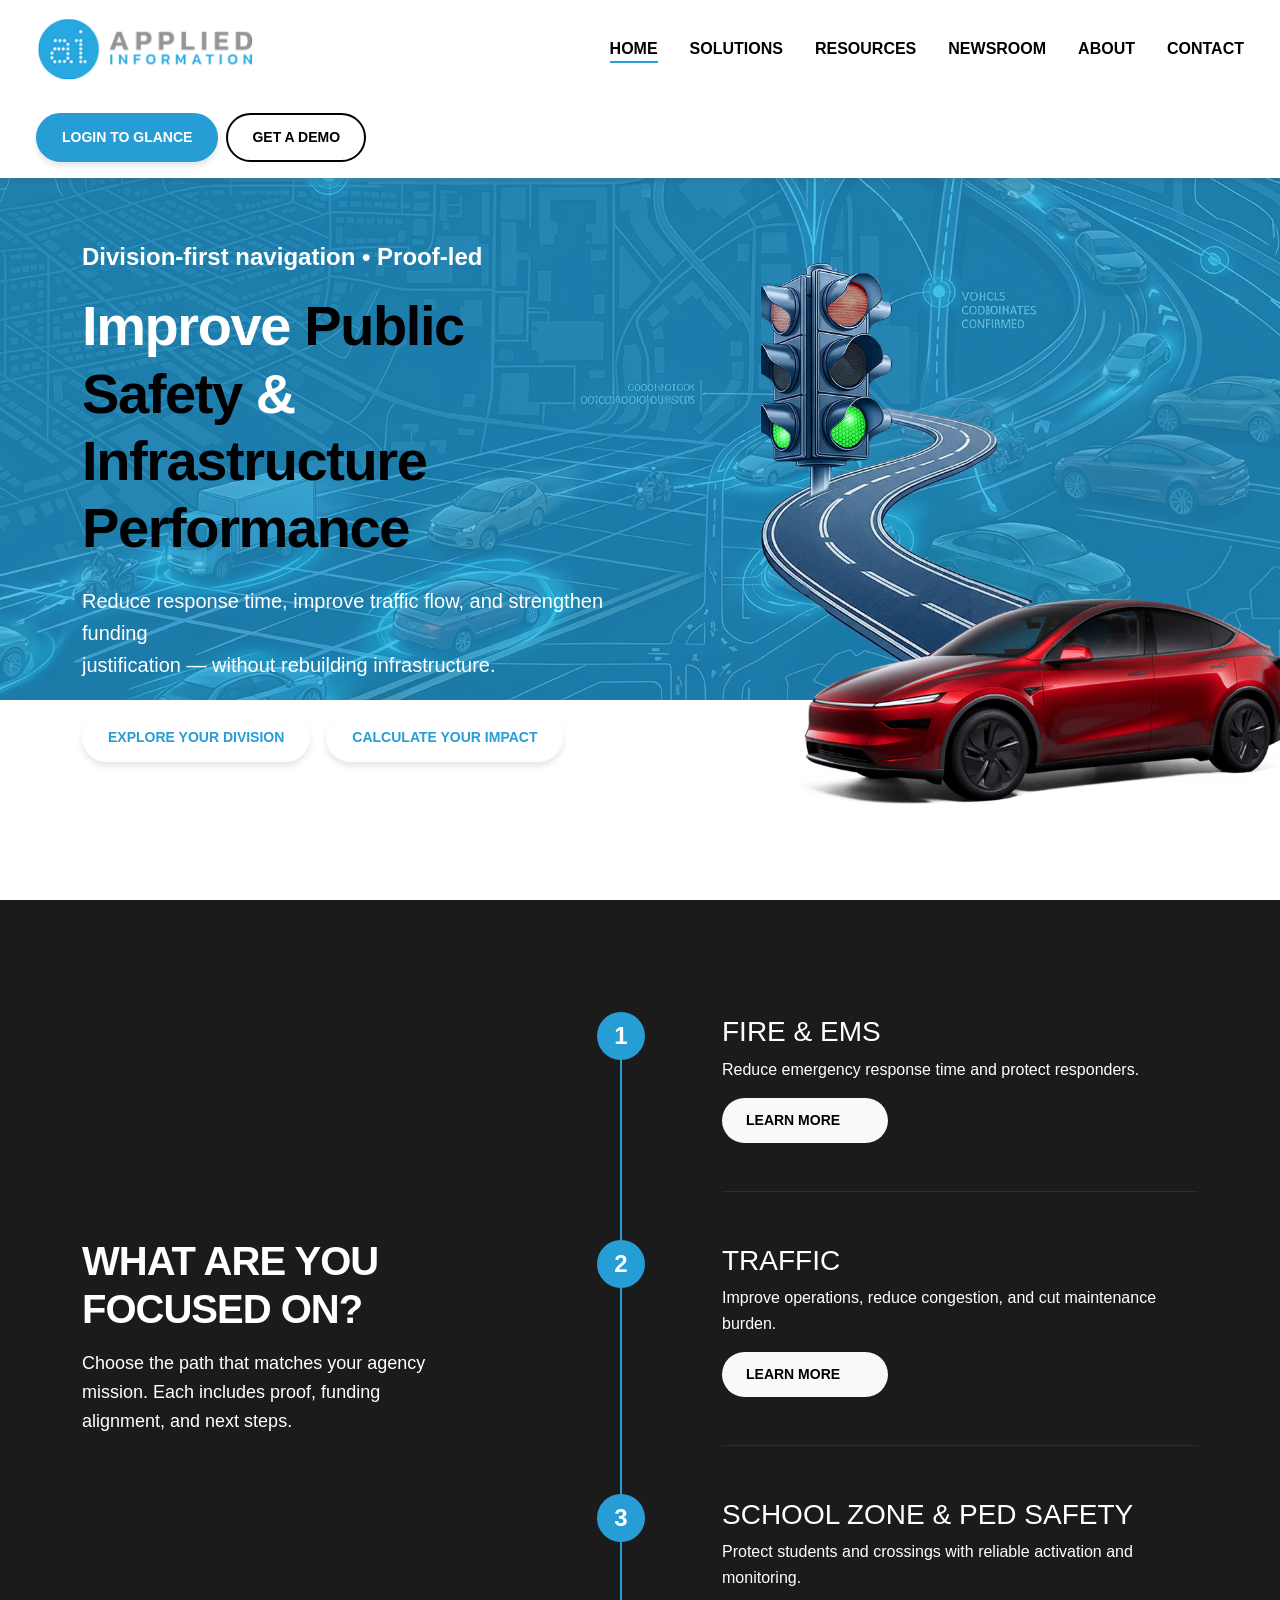
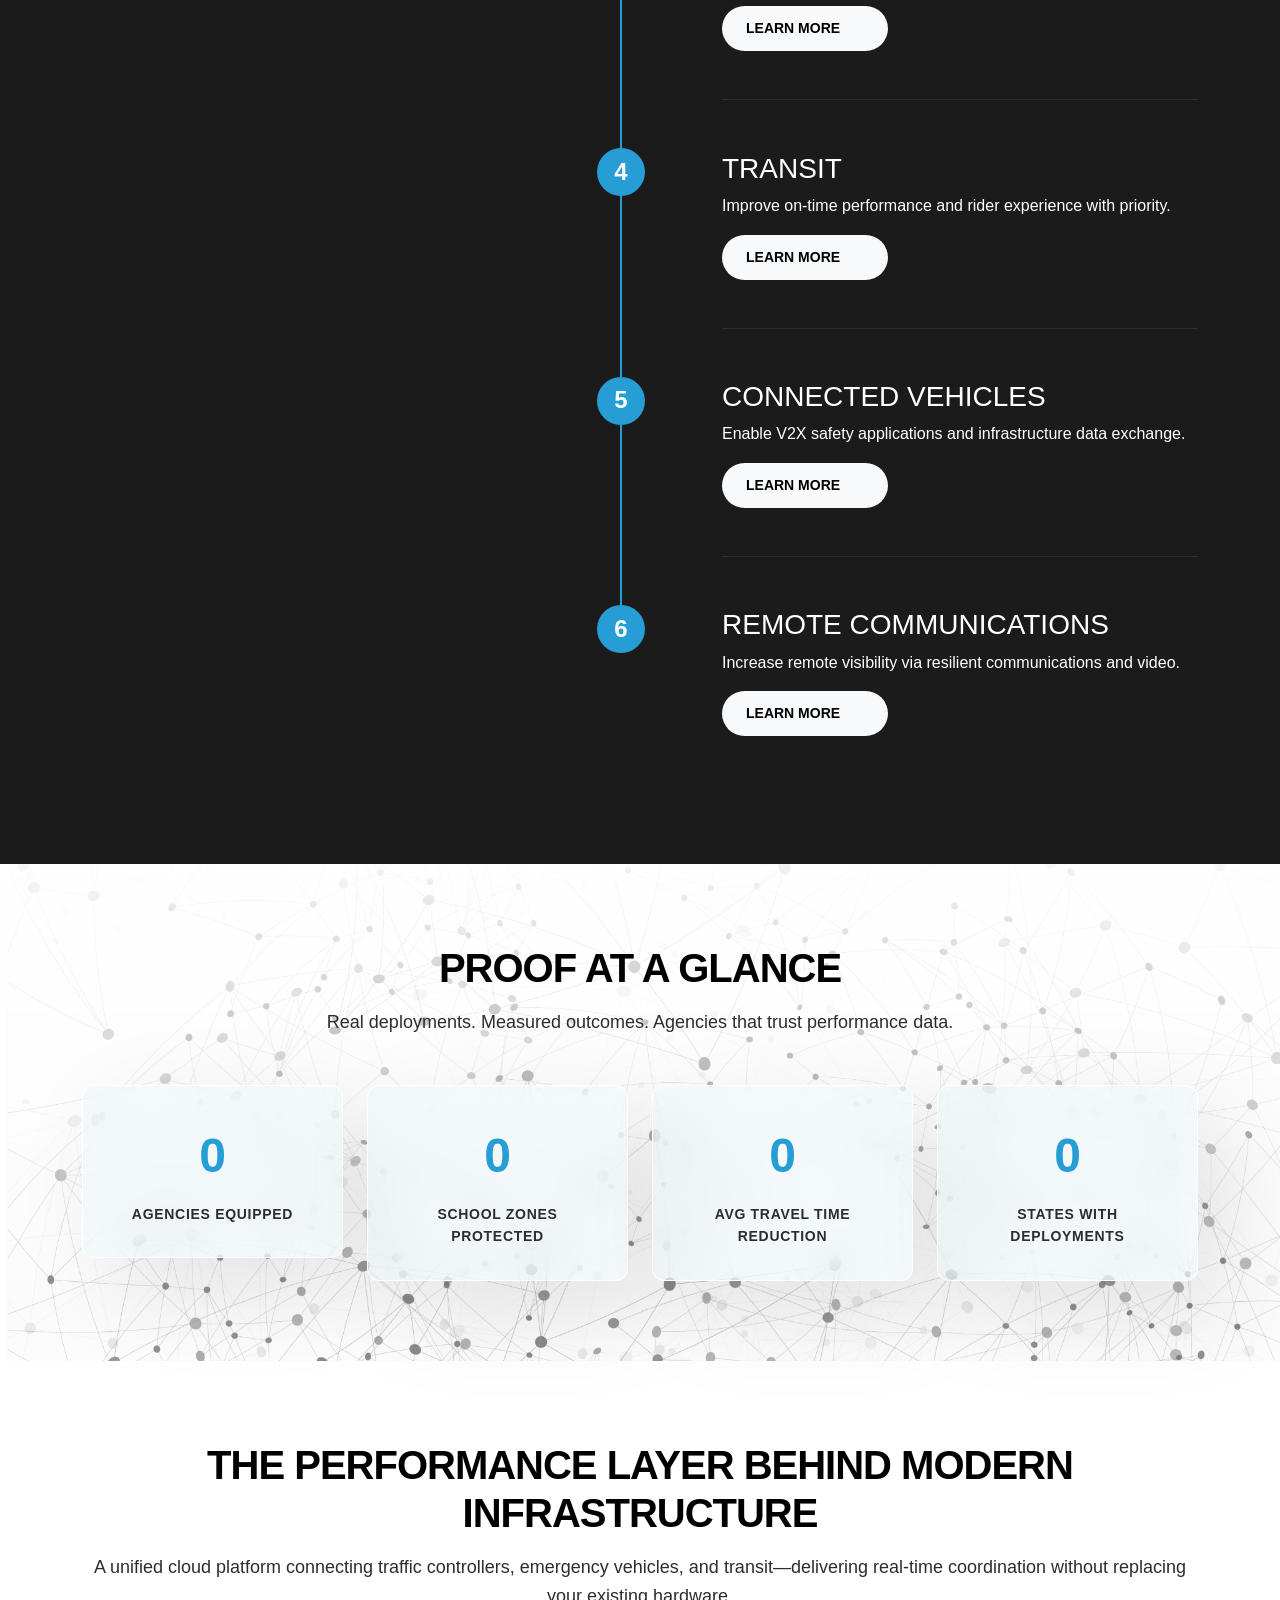
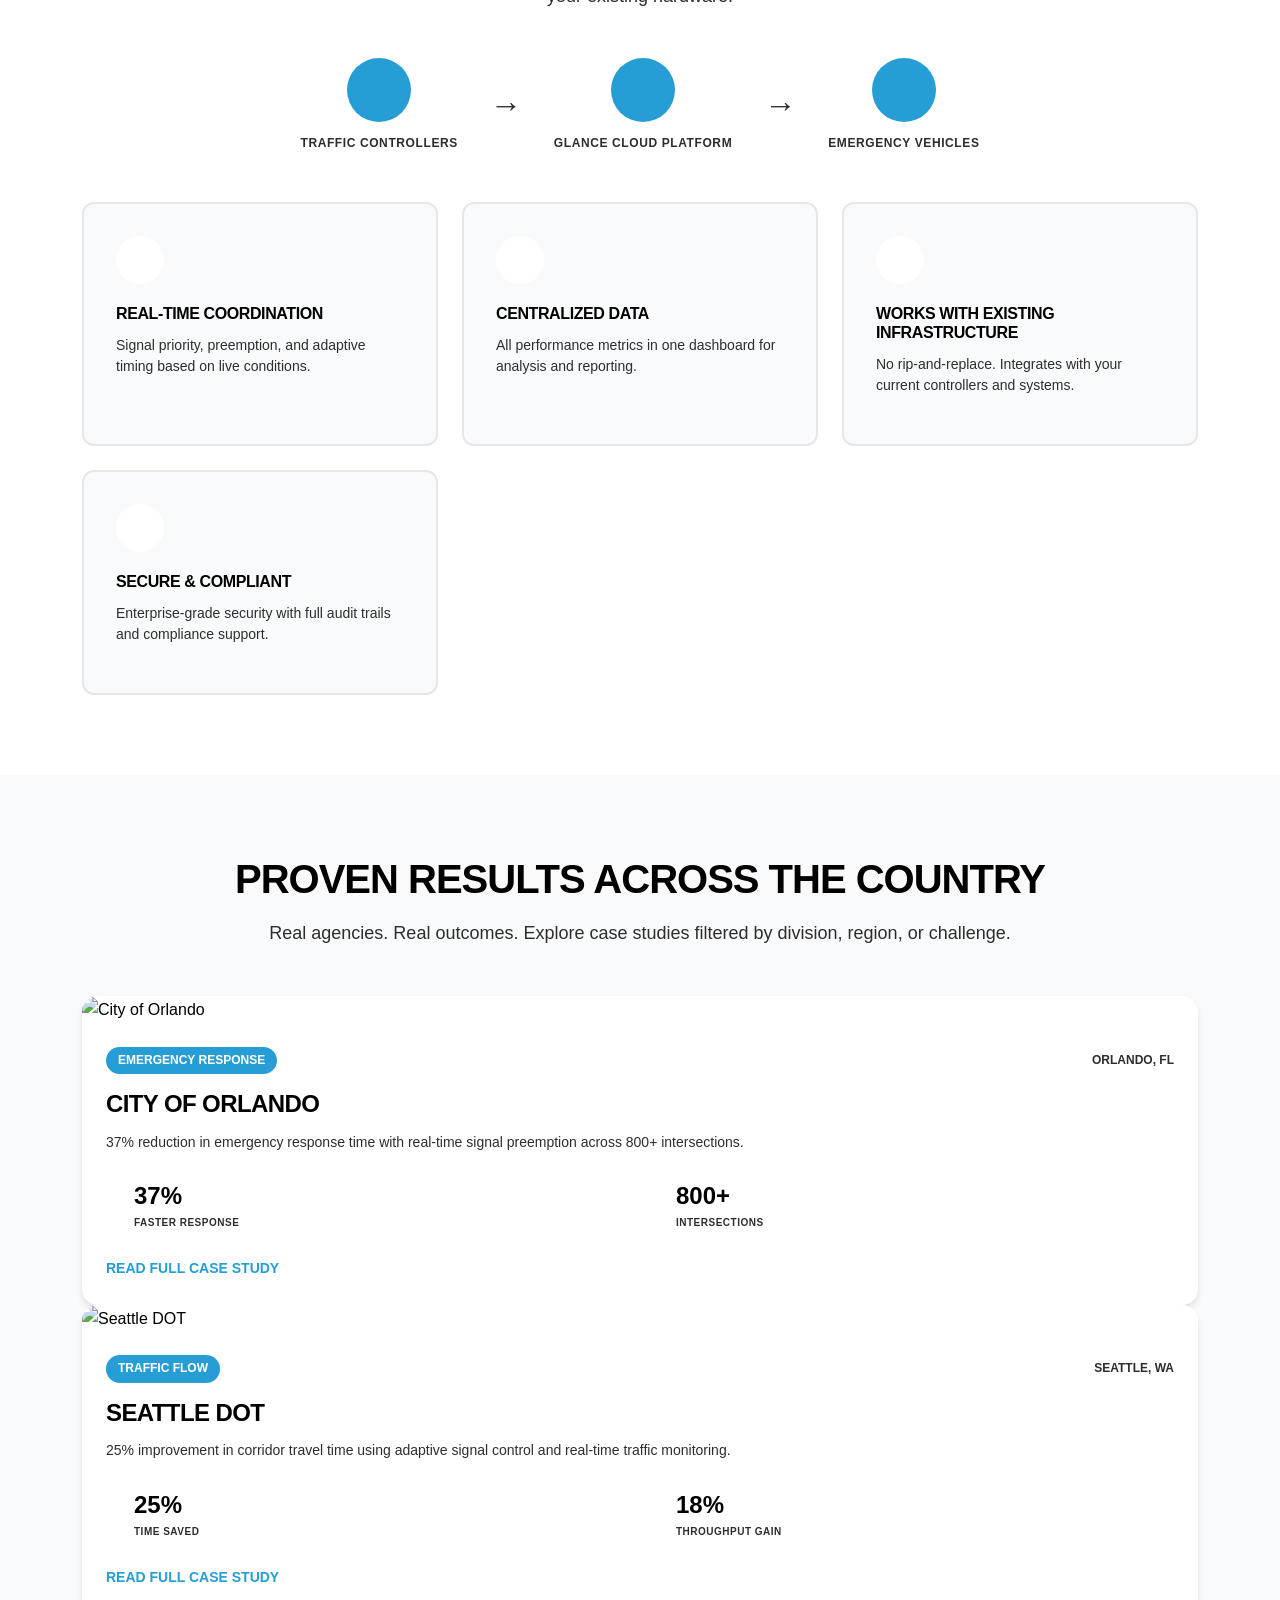
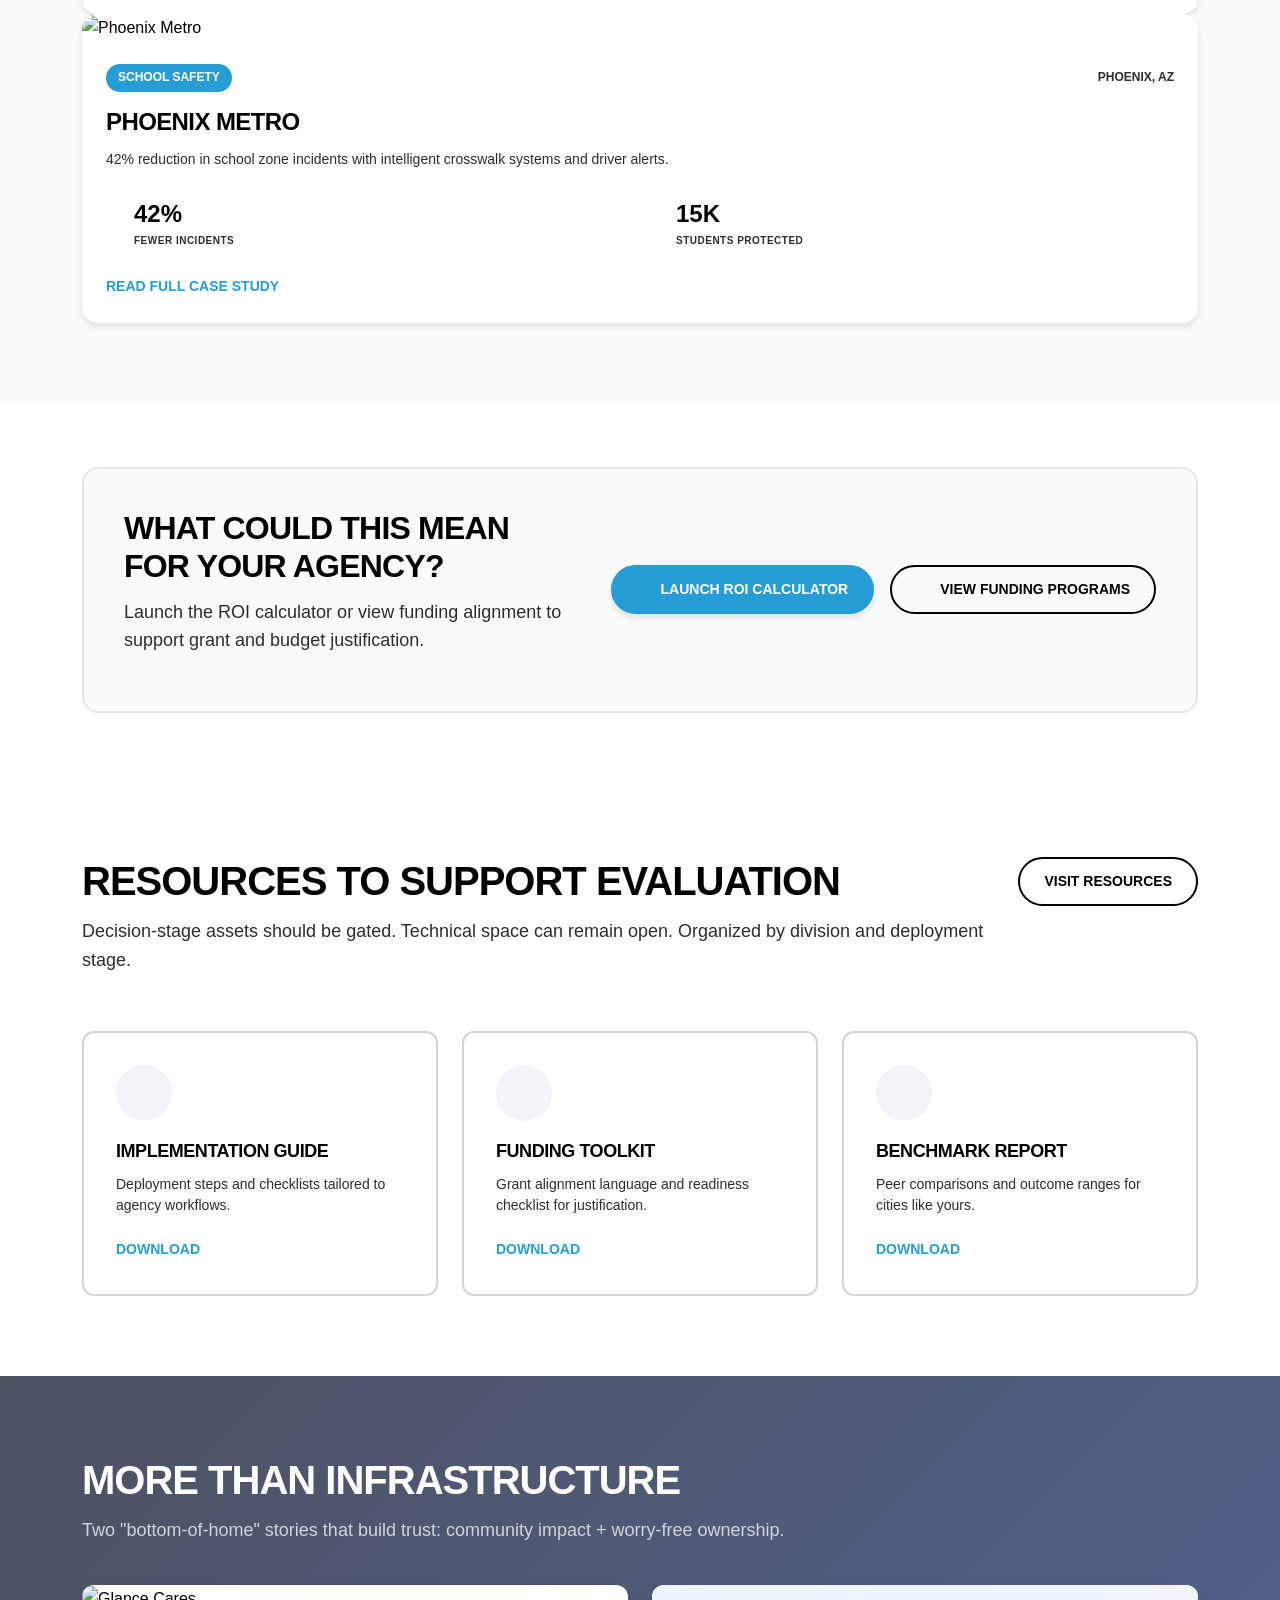
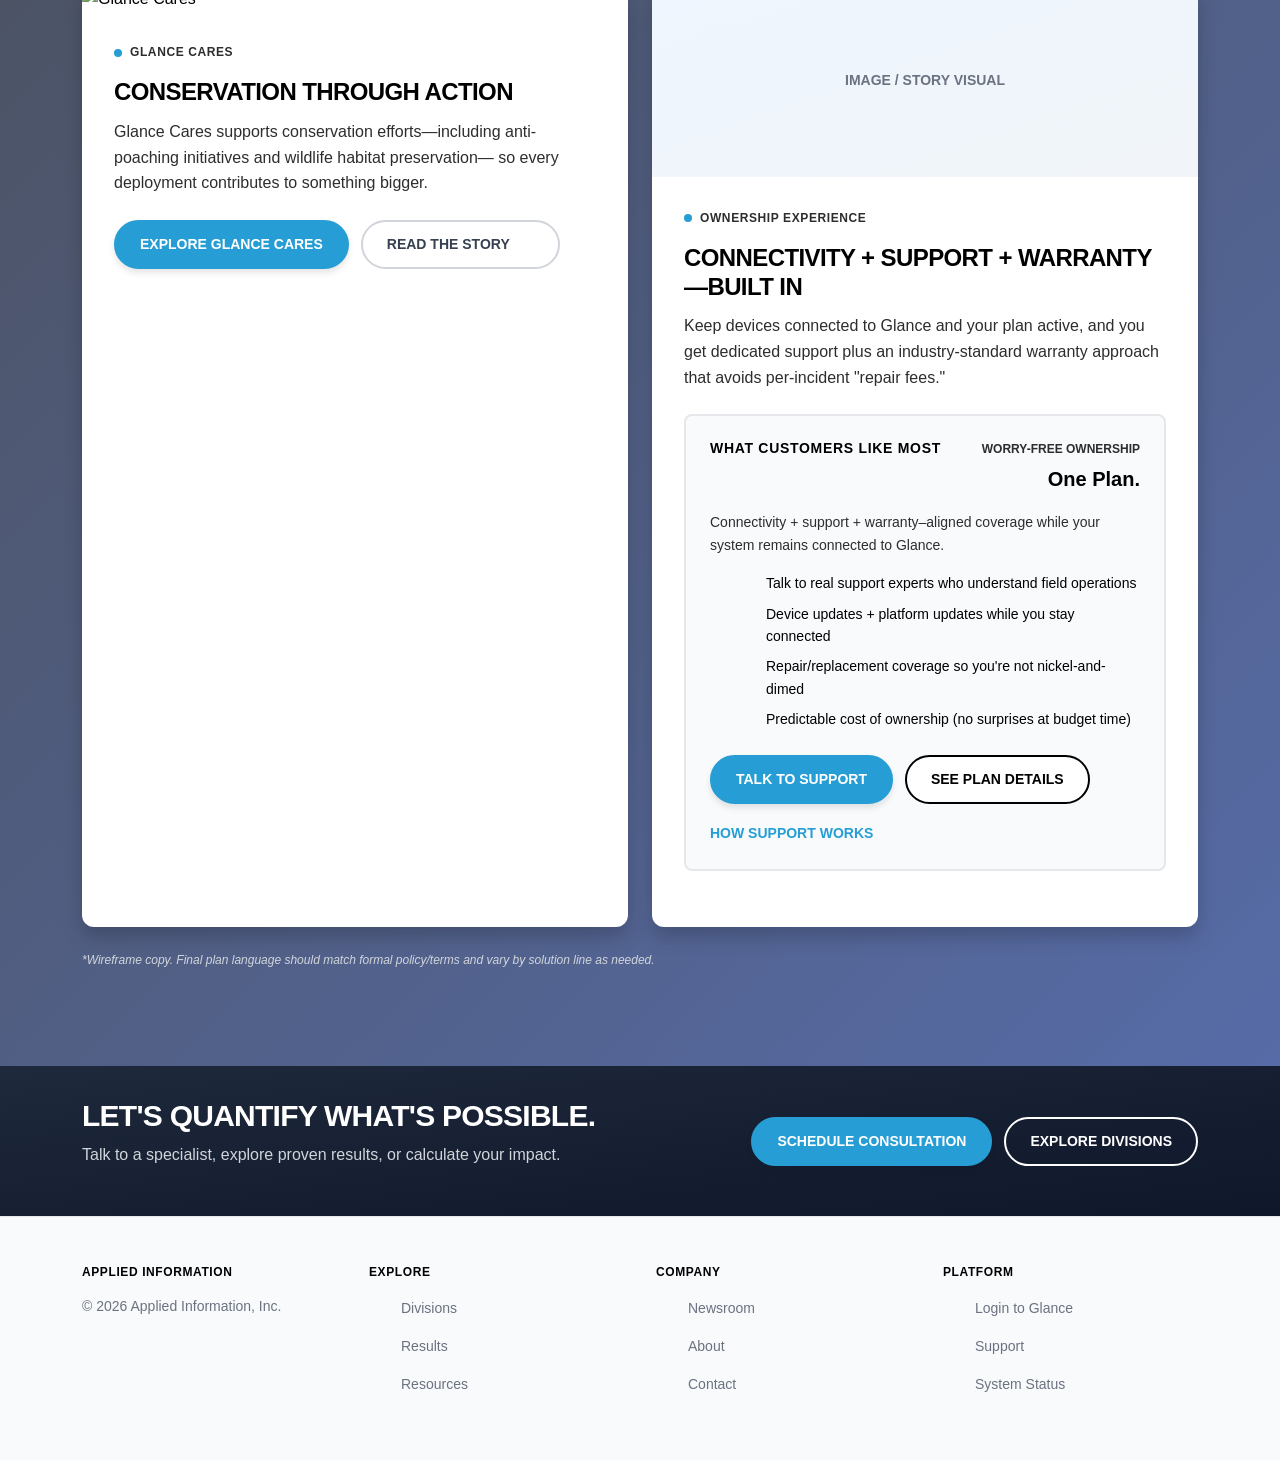
==== commit bb37a1c7: "new changes added" ====
--- a/index-2.html
+++ b/index-2.html
@@ -77,7 +77,8 @@
                     <div class="sticky-wrapper">
                         <h2 class="section-title text-start fs-1">WHAT ARE YOU <br> FOCUSED ON?</h2>
                         <p class="section-subtitle text-start">
-                            Choose the path that matches your agency <br> mission.  Each includes proof, funding <br> alignment, and next steps.
+                            Choose the path that matches your agency <br> mission. Each includes proof, funding <br>
+                            alignment, and next steps.
                         </p>
                     </div>
                 </div>
@@ -161,27 +162,40 @@
     <!-- Proof at a Glance Section -->
     <section class="proof-section">
         <div class="container">
-            <h2 class="section-title-white">PROOF AT A GLANCE</h2>
-            <p class="section-subtitle-white">
-                Real deployments. Measured outcomes. Agencies that trust performance data.
-            </p>
-
-            <div class="stats-grid" id="statsSection">
-                <div class="stat-card">
-                    <div class="stat-number" data-target="15000" data-suffix="+">0</div>
-                    <div class="stat-label">INTERSECTIONS MANAGED</div>
-                </div>
-                <div class="stat-card">
-                    <div class="stat-number" data-target="2500" data-suffix="+">0</div>
-                    <div class="stat-label">AGENCIES SERVED</div>
-                </div>
-                <div class="stat-card">
-                    <div class="stat-number" data-target="40" data-suffix="%">0</div>
-                    <div class="stat-label">AVG. RESPONSE TIME REDUCTION</div>
-                </div>
-                <div class="stat-card">
-                    <div class="stat-number" data-target="2.4" data-suffix="M">0</div>
-                    <div class="stat-label">ANNUAL SAVINGS (TYPICAL CITY)</div>
+            <div class="text-center mb-5">
+                <h2 class="section-title">PROOF AT A GLANCE</h2>
+                <p class="section-subtitle">
+                    Real deployments. Measured outcomes. Agencies that trust performance data.
+                </p>
+            </div>
+
+            <div class="row stats-grid" id="statsSection">
+                <div class="col-lg-3">
+                    <div class="stat-card">
+                        <div class="stat-number" data-target="1200" data-suffix="+">0</div>
+                        <div class="stat-label">Agencies Equipped</div>
+                    </div>
+
+                </div>
+                <div class="col-lg-3">
+                    <div class="stat-card">
+                        <div class="stat-number" data-target="500" data-suffix="+">0</div>
+                        <div class="stat-label">School Zones Protected</div>
+                    </div>
+
+                </div>
+                <div class="col-lg-3">
+                    <div class="stat-card">
+                        <div class="stat-number" data-target="25" data-suffix="%">0</div>
+                        <div class="stat-label">Avg Travel Time Reduction</div>
+                    </div>
+
+                </div>
+                <div class="col-lg-3">
+                    <div class="stat-card">
+                        <div class="stat-number" data-target="40" data-suffix="+">0</div>
+                        <div class="stat-label">States with Deployments</div>
+                    </div>
                 </div>
             </div>
         </div>
--- a/assets/css/styles.css
+++ b/assets/css/styles.css
@@ -619,9 +619,6 @@
 }
 
 .case-studies-grid {
-    display: grid;
-    grid-template-columns: repeat(auto-fit, minmax(320px, 1fr));
-    gap: 2rem;
     margin-top: 3rem;
 }
 
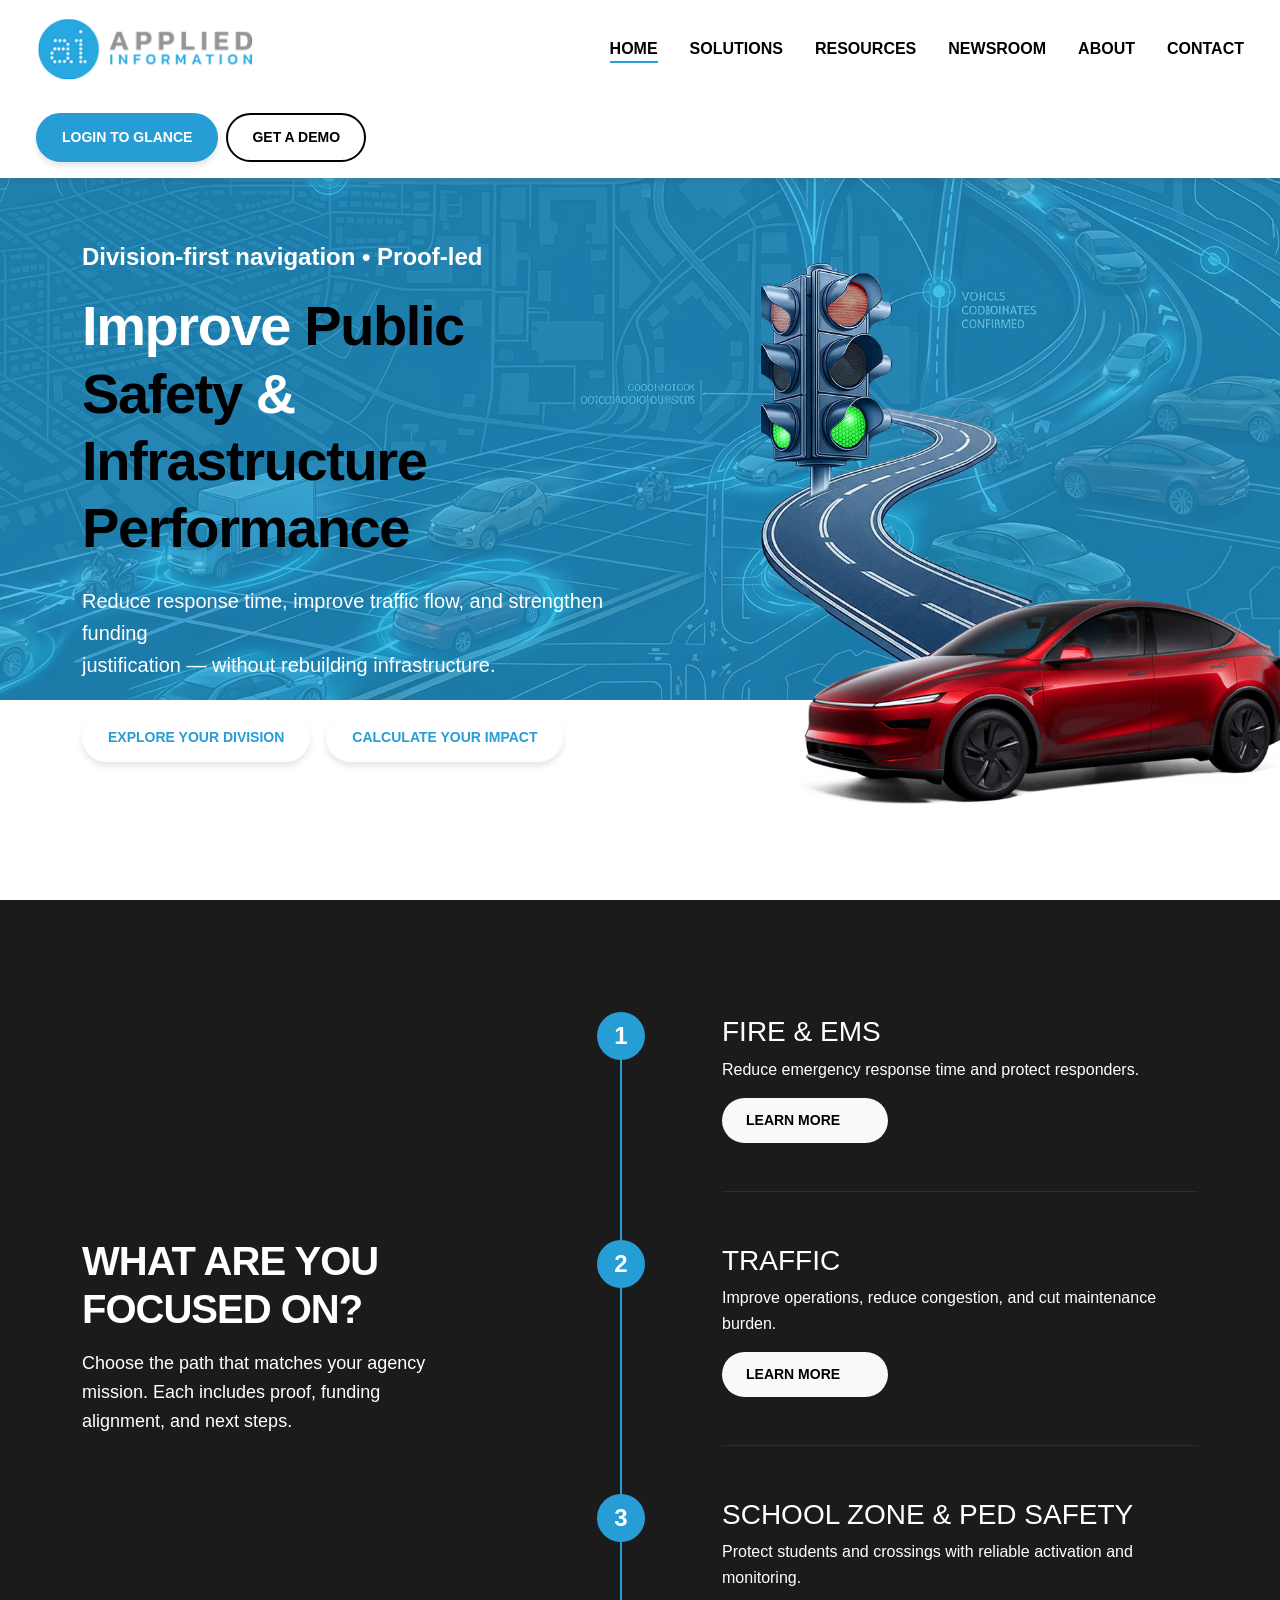
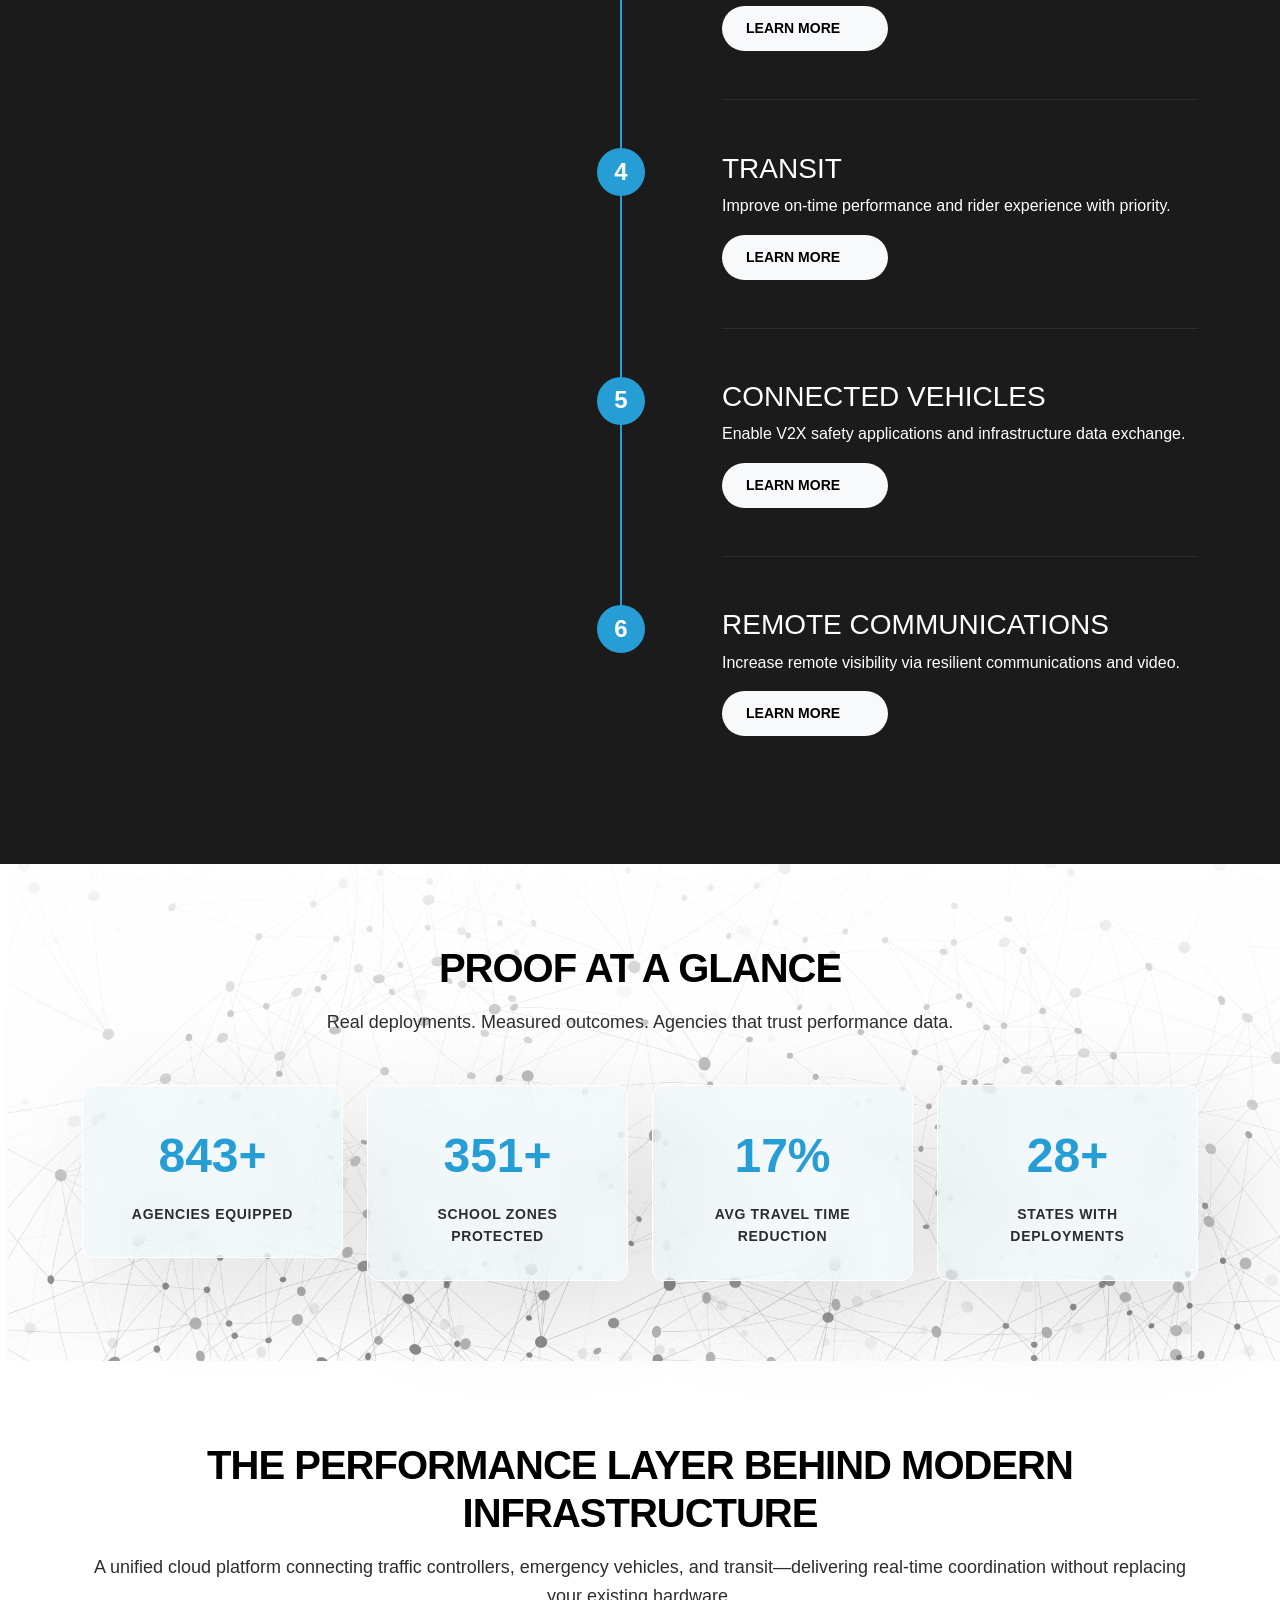
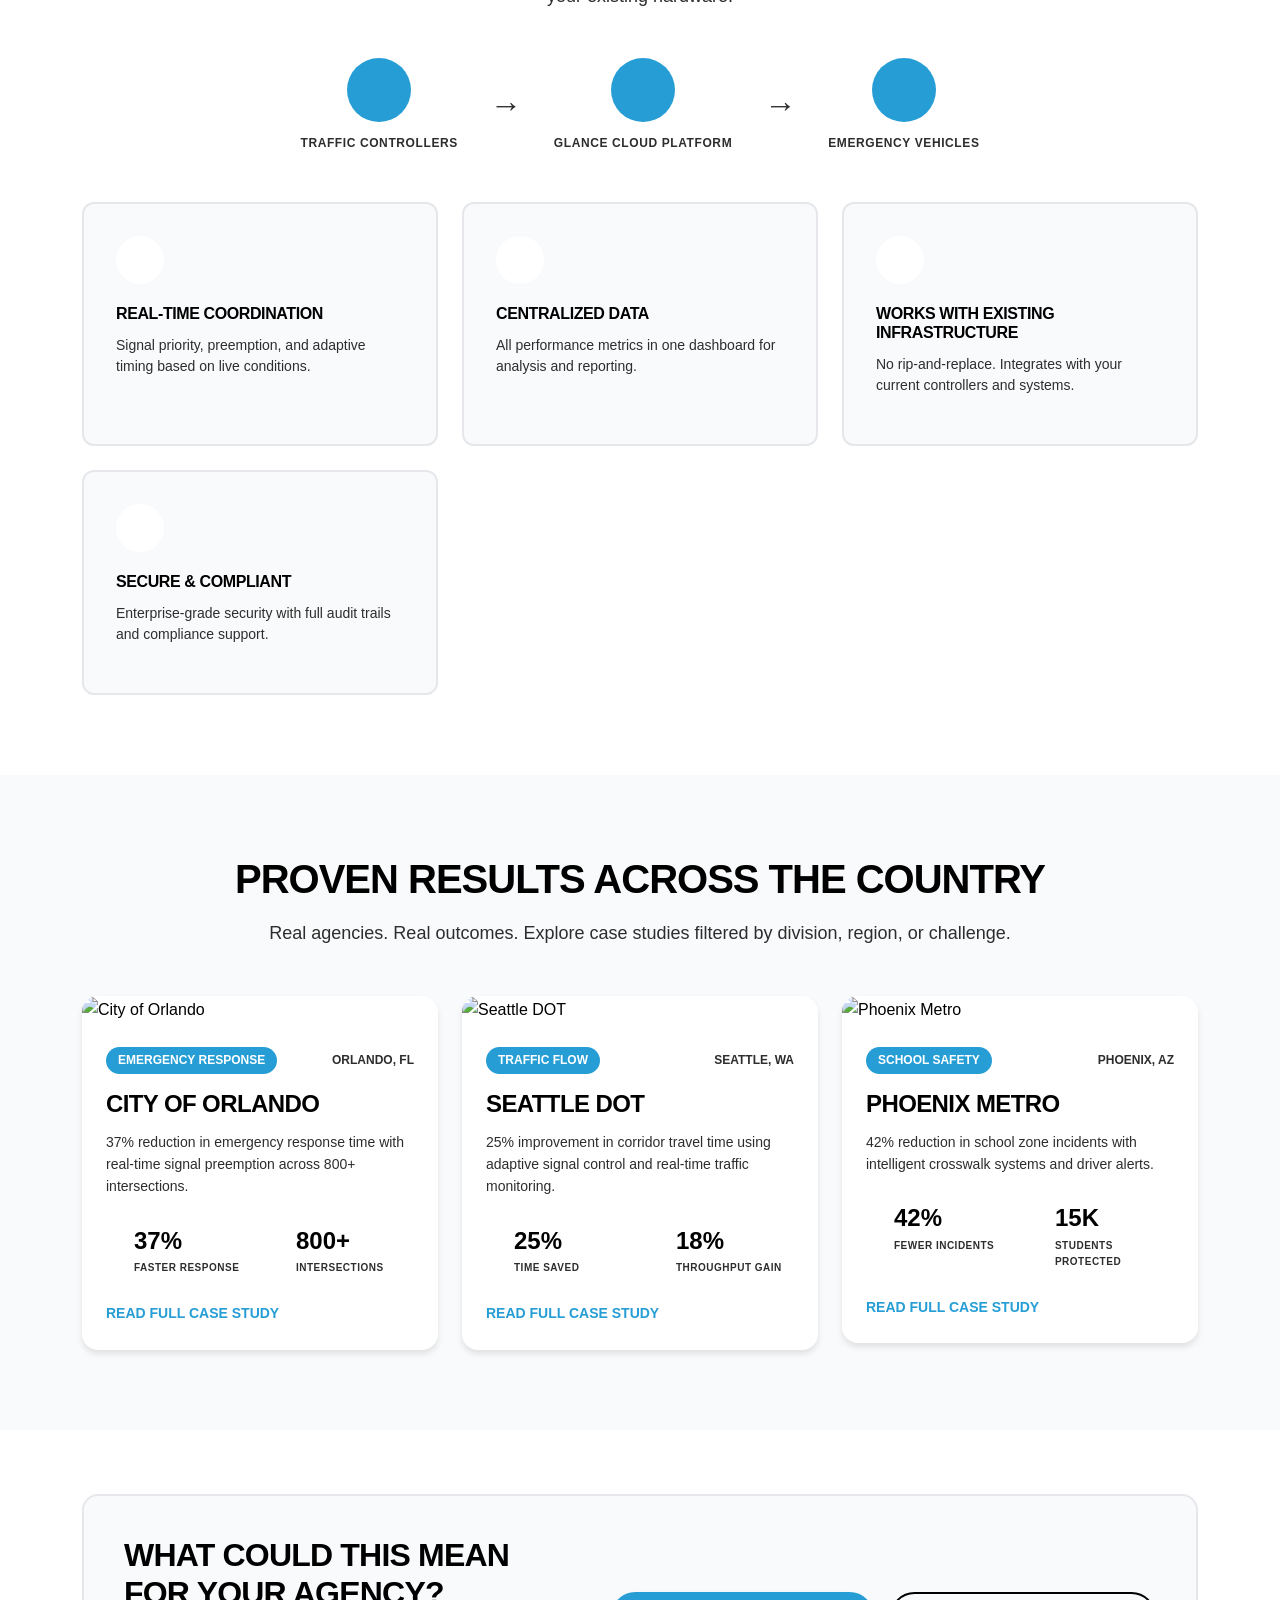
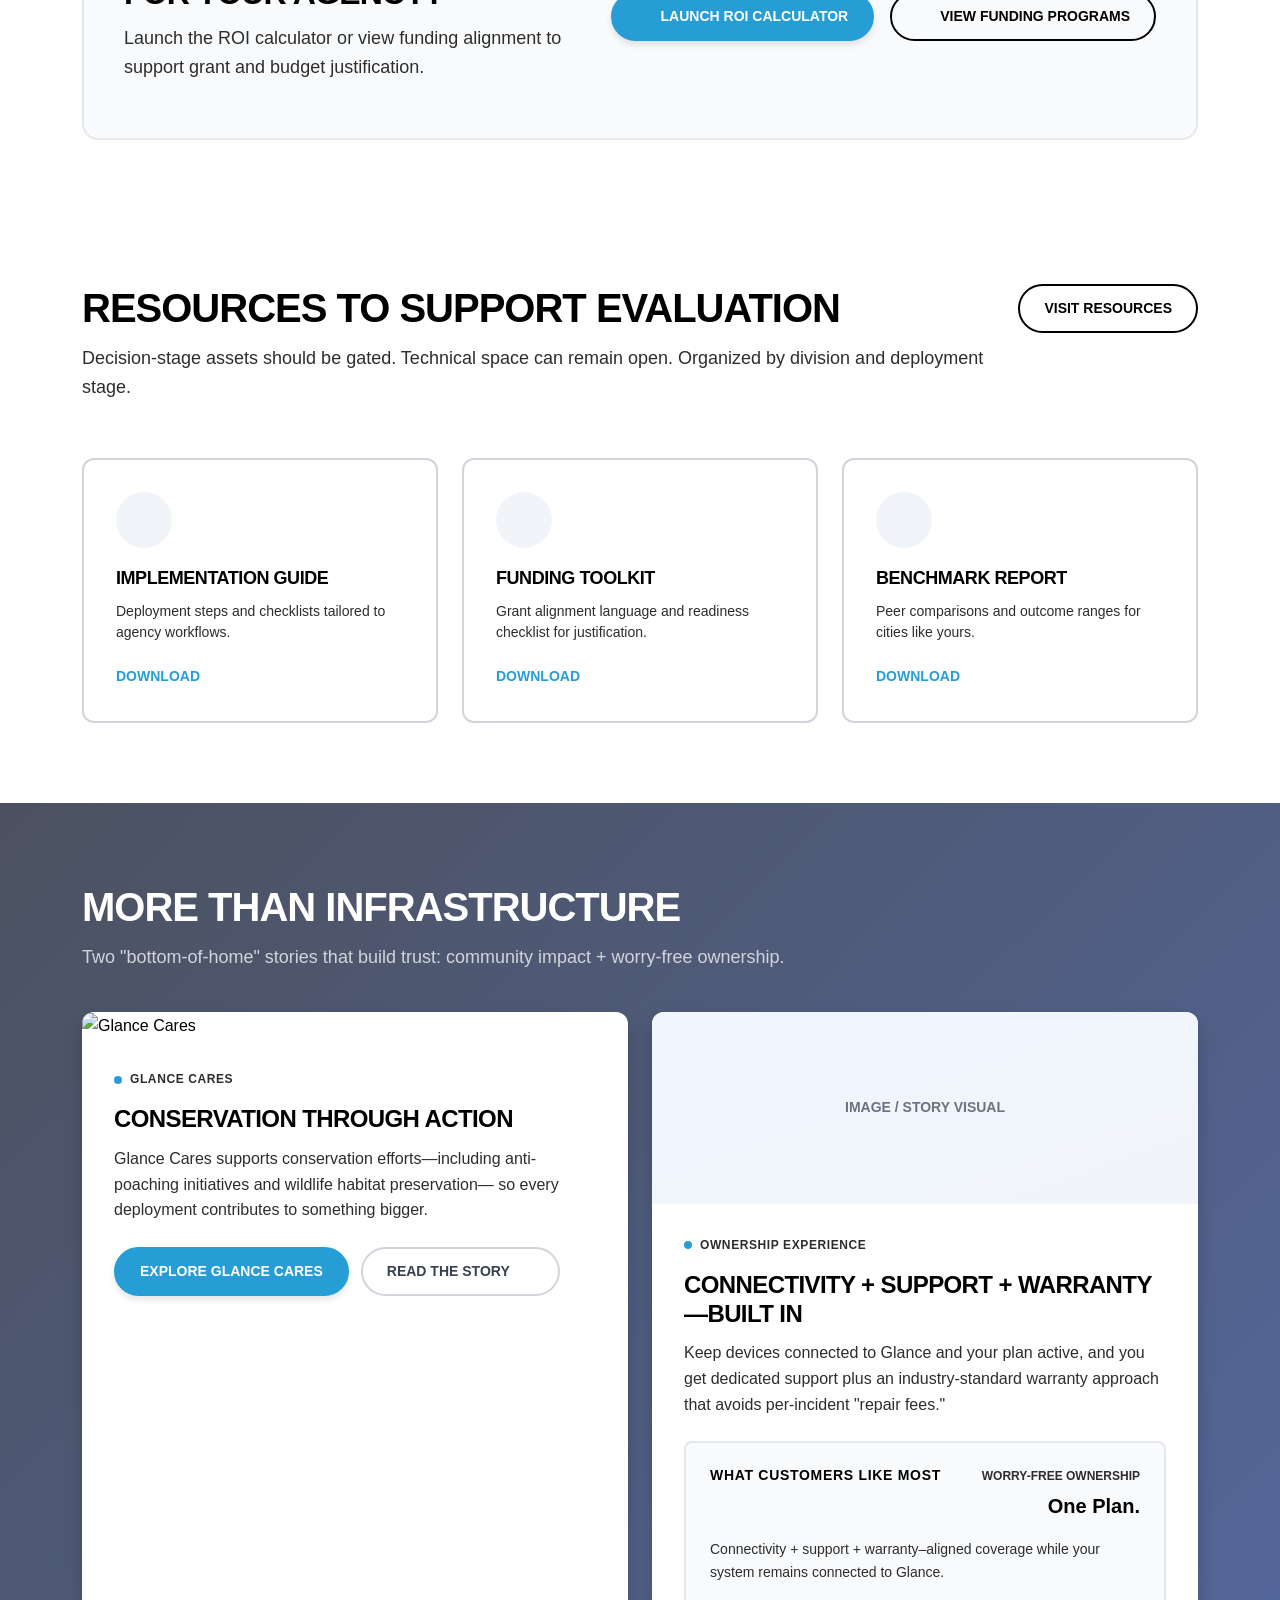
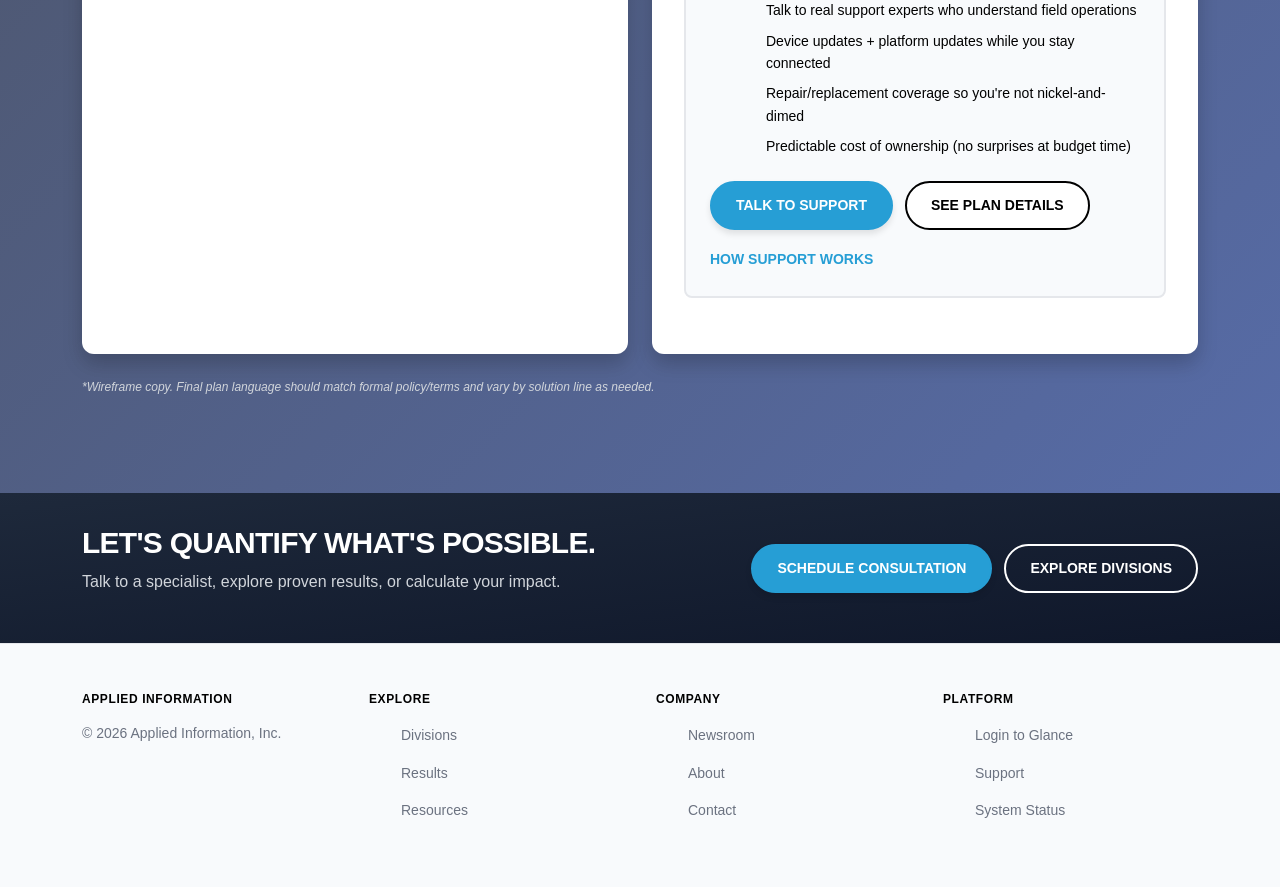
==== commit 92a5cdfe: "new changes added" ====
--- a/index-2.html
+++ b/index-2.html
@@ -281,111 +281,119 @@
                 Real agencies. Real outcomes. Explore case studies filtered by division, region, or challenge.
             </p>
 
-            <div class="case-studies-grid">
-                <div class="case-study-card">
-                    <img src="https://images.unsplash.com/photo-1517048676732-d65bc937f952?w=800" alt="City of Orlando"
-                        class="case-study-image">
-                    <div class="case-study-content">
-                        <div class="case-study-meta">
-                            <span class="case-study-badge">EMERGENCY RESPONSE</span>
-                            <span class="case-study-location">ORLANDO, FL</span>
+            <div class="row case-studies-grid">
+                <div class="col-xl-4">
+                    <div class="case-study-card">
+                        <img src="https://images.unsplash.com/photo-1517048676732-d65bc937f952?w=800"
+                            alt="City of Orlando" class="case-study-image">
+                        <div class="case-study-content">
+                            <div class="case-study-meta">
+                                <span class="case-study-badge">EMERGENCY RESPONSE</span>
+                                <span class="case-study-location">ORLANDO, FL</span>
+                            </div>
+                            <h3 class="case-study-title">CITY OF ORLANDO</h3>
+                            <p class="case-study-description">
+                                37% reduction in emergency response time with real-time signal preemption across 800+
+                                intersections.
+                            </p>
+                            <div class="case-study-stats">
+                                <div class="case-study-stat">
+                                    <i data-lucide="trending-down" class="icon-sm"></i>
+                                    <div>
+                                        <div class="stat-value">37%</div>
+                                        <div class="stat-label-sm">FASTER RESPONSE</div>
+                                    </div>
+                                </div>
+                                <div class="case-study-stat">
+                                    <i data-lucide="map-pin" class="icon-sm"></i>
+                                    <div>
+                                        <div class="stat-value">800+</div>
+                                        <div class="stat-label-sm">INTERSECTIONS</div>
+                                    </div>
+                                </div>
+                            </div>
+                            <a href="#" class="case-study-link">
+                                <span>READ FULL CASE STUDY</span>
+                                <i data-lucide="arrow-right" class="icon-sm"></i>
+                            </a>
                         </div>
-                        <h3 class="case-study-title">CITY OF ORLANDO</h3>
-                        <p class="case-study-description">
-                            37% reduction in emergency response time with real-time signal preemption across 800+
-                            intersections.
-                        </p>
-                        <div class="case-study-stats">
-                            <div class="case-study-stat">
-                                <i data-lucide="trending-down" class="icon-sm"></i>
-                                <div>
-                                    <div class="stat-value">37%</div>
-                                    <div class="stat-label-sm">FASTER RESPONSE</div>
+                    </div>
+                </div>
+
+                <div class="col-xl-4">
+                    <div class="case-study-card">
+                        <img src="https://images.unsplash.com/photo-1449824913935-59a10b8d2000?w=800" alt="Seattle DOT"
+                            class="case-study-image">
+                        <div class="case-study-content">
+                            <div class="case-study-meta">
+                                <span class="case-study-badge">TRAFFIC FLOW</span>
+                                <span class="case-study-location">SEATTLE, WA</span>
+                            </div>
+                            <h3 class="case-study-title">SEATTLE DOT</h3>
+                            <p class="case-study-description">
+                                25% improvement in corridor travel time using adaptive signal control and real-time
+                                traffic
+                                monitoring.
+                            </p>
+                            <div class="case-study-stats">
+                                <div class="case-study-stat">
+                                    <i data-lucide="clock" class="icon-sm"></i>
+                                    <div>
+                                        <div class="stat-value">25%</div>
+                                        <div class="stat-label-sm">TIME SAVED</div>
+                                    </div>
                                 </div>
-                            </div>
-                            <div class="case-study-stat">
-                                <i data-lucide="map-pin" class="icon-sm"></i>
-                                <div>
-                                    <div class="stat-value">800+</div>
-                                    <div class="stat-label-sm">INTERSECTIONS</div>
+                                <div class="case-study-stat">
+                                    <i data-lucide="trending-up" class="icon-sm"></i>
+                                    <div>
+                                        <div class="stat-value">18%</div>
+                                        <div class="stat-label-sm">THROUGHPUT GAIN</div>
+                                    </div>
                                 </div>
                             </div>
+                            <a href="#" class="case-study-link">
+                                <span>READ FULL CASE STUDY</span>
+                                <i data-lucide="arrow-right" class="icon-sm"></i>
+                            </a>
                         </div>
-                        <a href="#" class="case-study-link">
-                            <span>READ FULL CASE STUDY</span>
-                            <i data-lucide="arrow-right" class="icon-sm"></i>
-                        </a>
-                    </div>
-                </div>
-
-                <div class="case-study-card">
-                    <img src="https://images.unsplash.com/photo-1449824913935-59a10b8d2000?w=800" alt="Seattle DOT"
-                        class="case-study-image">
-                    <div class="case-study-content">
-                        <div class="case-study-meta">
-                            <span class="case-study-badge">TRAFFIC FLOW</span>
-                            <span class="case-study-location">SEATTLE, WA</span>
+                    </div>
+                </div>
+
+                <div class="col-xl-4">
+                    <div class="case-study-card">
+                        <img src="https://images.unsplash.com/photo-1480714378408-67cf0d13bc1b?w=800"
+                            alt="Phoenix Metro" class="case-study-image">
+                        <div class="case-study-content">
+                            <div class="case-study-meta">
+                                <span class="case-study-badge">SCHOOL SAFETY</span>
+                                <span class="case-study-location">PHOENIX, AZ</span>
+                            </div>
+                            <h3 class="case-study-title">PHOENIX METRO</h3>
+                            <p class="case-study-description">
+                                42% reduction in school zone incidents with intelligent crosswalk systems and driver
+                                alerts.
+                            </p>
+                            <div class="case-study-stats">
+                                <div class="case-study-stat">
+                                    <i data-lucide="shield-check" class="icon-sm"></i>
+                                    <div>
+                                        <div class="stat-value">42%</div>
+                                        <div class="stat-label-sm">FEWER INCIDENTS</div>
+                                    </div>
+                                </div>
+                                <div class="case-study-stat">
+                                    <i data-lucide="users" class="icon-sm"></i>
+                                    <div>
+                                        <div class="stat-value">15K</div>
+                                        <div class="stat-label-sm">STUDENTS PROTECTED</div>
+                                    </div>
+                                </div>
+                            </div>
+                            <a href="#" class="case-study-link">
+                                <span>READ FULL CASE STUDY</span>
+                                <i data-lucide="arrow-right" class="icon-sm"></i>
+                            </a>
                         </div>
-                        <h3 class="case-study-title">SEATTLE DOT</h3>
-                        <p class="case-study-description">
-                            25% improvement in corridor travel time using adaptive signal control and real-time traffic
-                            monitoring.
-                        </p>
-                        <div class="case-study-stats">
-                            <div class="case-study-stat">
-                                <i data-lucide="clock" class="icon-sm"></i>
-                                <div>
-                                    <div class="stat-value">25%</div>
-                                    <div class="stat-label-sm">TIME SAVED</div>
-                                </div>
-                            </div>
-                            <div class="case-study-stat">
-                                <i data-lucide="trending-up" class="icon-sm"></i>
-                                <div>
-                                    <div class="stat-value">18%</div>
-                                    <div class="stat-label-sm">THROUGHPUT GAIN</div>
-                                </div>
-                            </div>
-                        </div>
-                        <a href="#" class="case-study-link">
-                            <span>READ FULL CASE STUDY</span>
-                            <i data-lucide="arrow-right" class="icon-sm"></i>
-                        </a>
-                    </div>
-                </div>
-
-                <div class="case-study-card">
-                    <img src="https://images.unsplash.com/photo-1480714378408-67cf0d13bc1b?w=800" alt="Phoenix Metro"
-                        class="case-study-image">
-                    <div class="case-study-content">
-                        <div class="case-study-meta">
-                            <span class="case-study-badge">SCHOOL SAFETY</span>
-                            <span class="case-study-location">PHOENIX, AZ</span>
-                        </div>
-                        <h3 class="case-study-title">PHOENIX METRO</h3>
-                        <p class="case-study-description">
-                            42% reduction in school zone incidents with intelligent crosswalk systems and driver alerts.
-                        </p>
-                        <div class="case-study-stats">
-                            <div class="case-study-stat">
-                                <i data-lucide="shield-check" class="icon-sm"></i>
-                                <div>
-                                    <div class="stat-value">42%</div>
-                                    <div class="stat-label-sm">FEWER INCIDENTS</div>
-                                </div>
-                            </div>
-                            <div class="case-study-stat">
-                                <i data-lucide="users" class="icon-sm"></i>
-                                <div>
-                                    <div class="stat-value">15K</div>
-                                    <div class="stat-label-sm">STUDENTS PROTECTED</div>
-                                </div>
-                            </div>
-                        </div>
-                        <a href="#" class="case-study-link">
-                            <span>READ FULL CASE STUDY</span>
-                            <i data-lucide="arrow-right" class="icon-sm"></i>
-                        </a>
                     </div>
                 </div>
             </div>
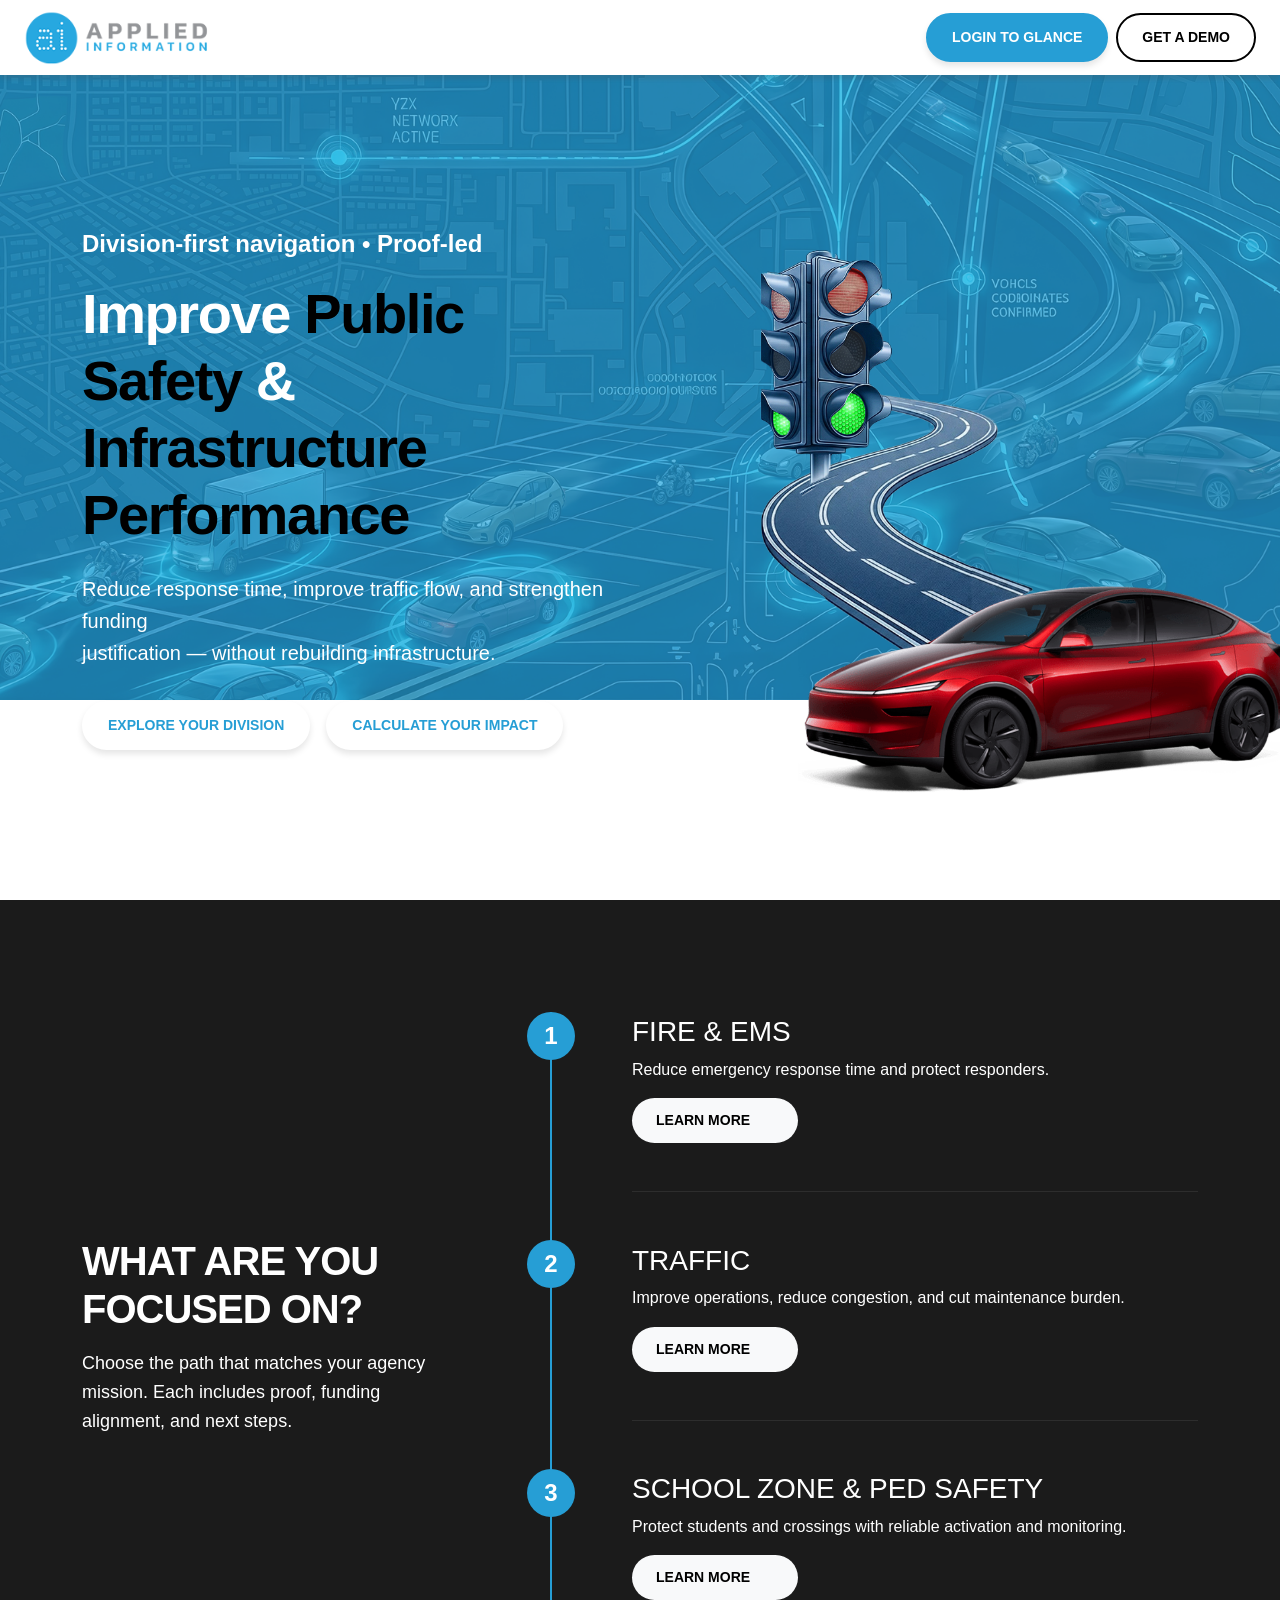
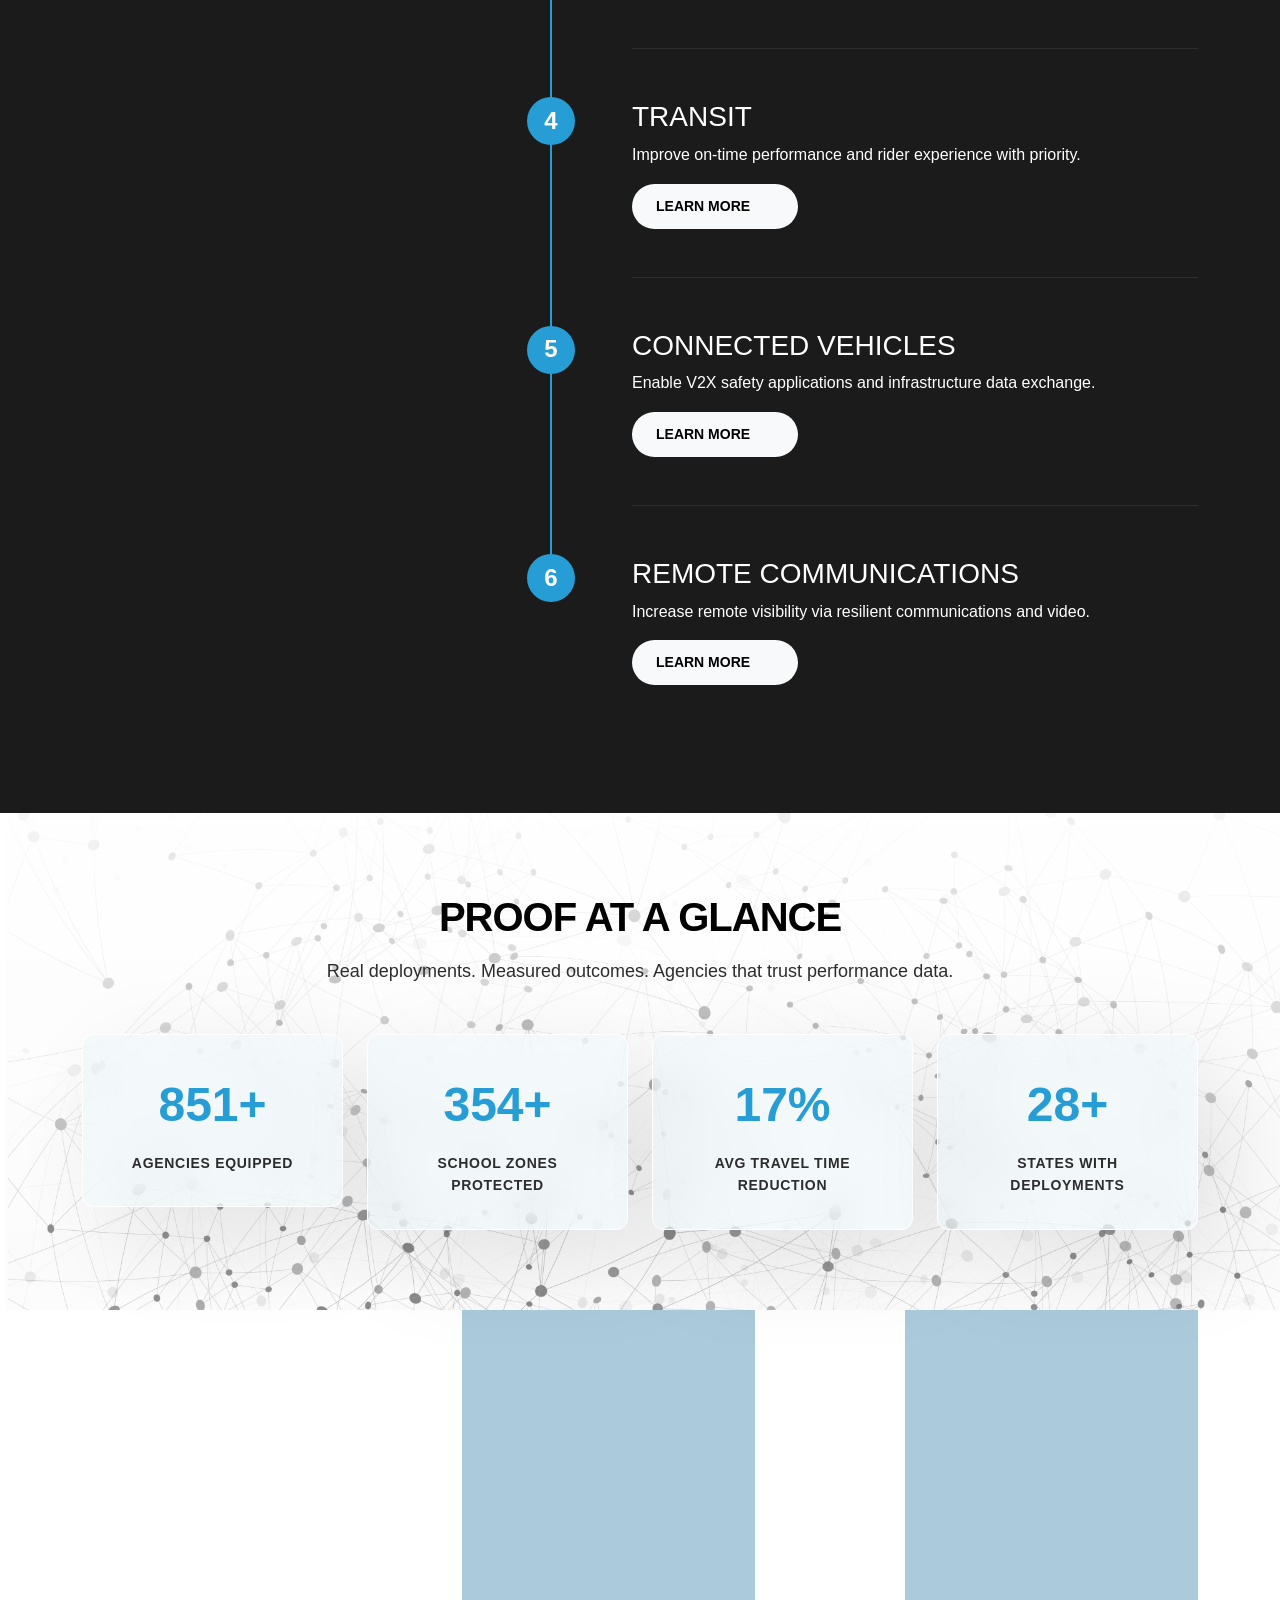
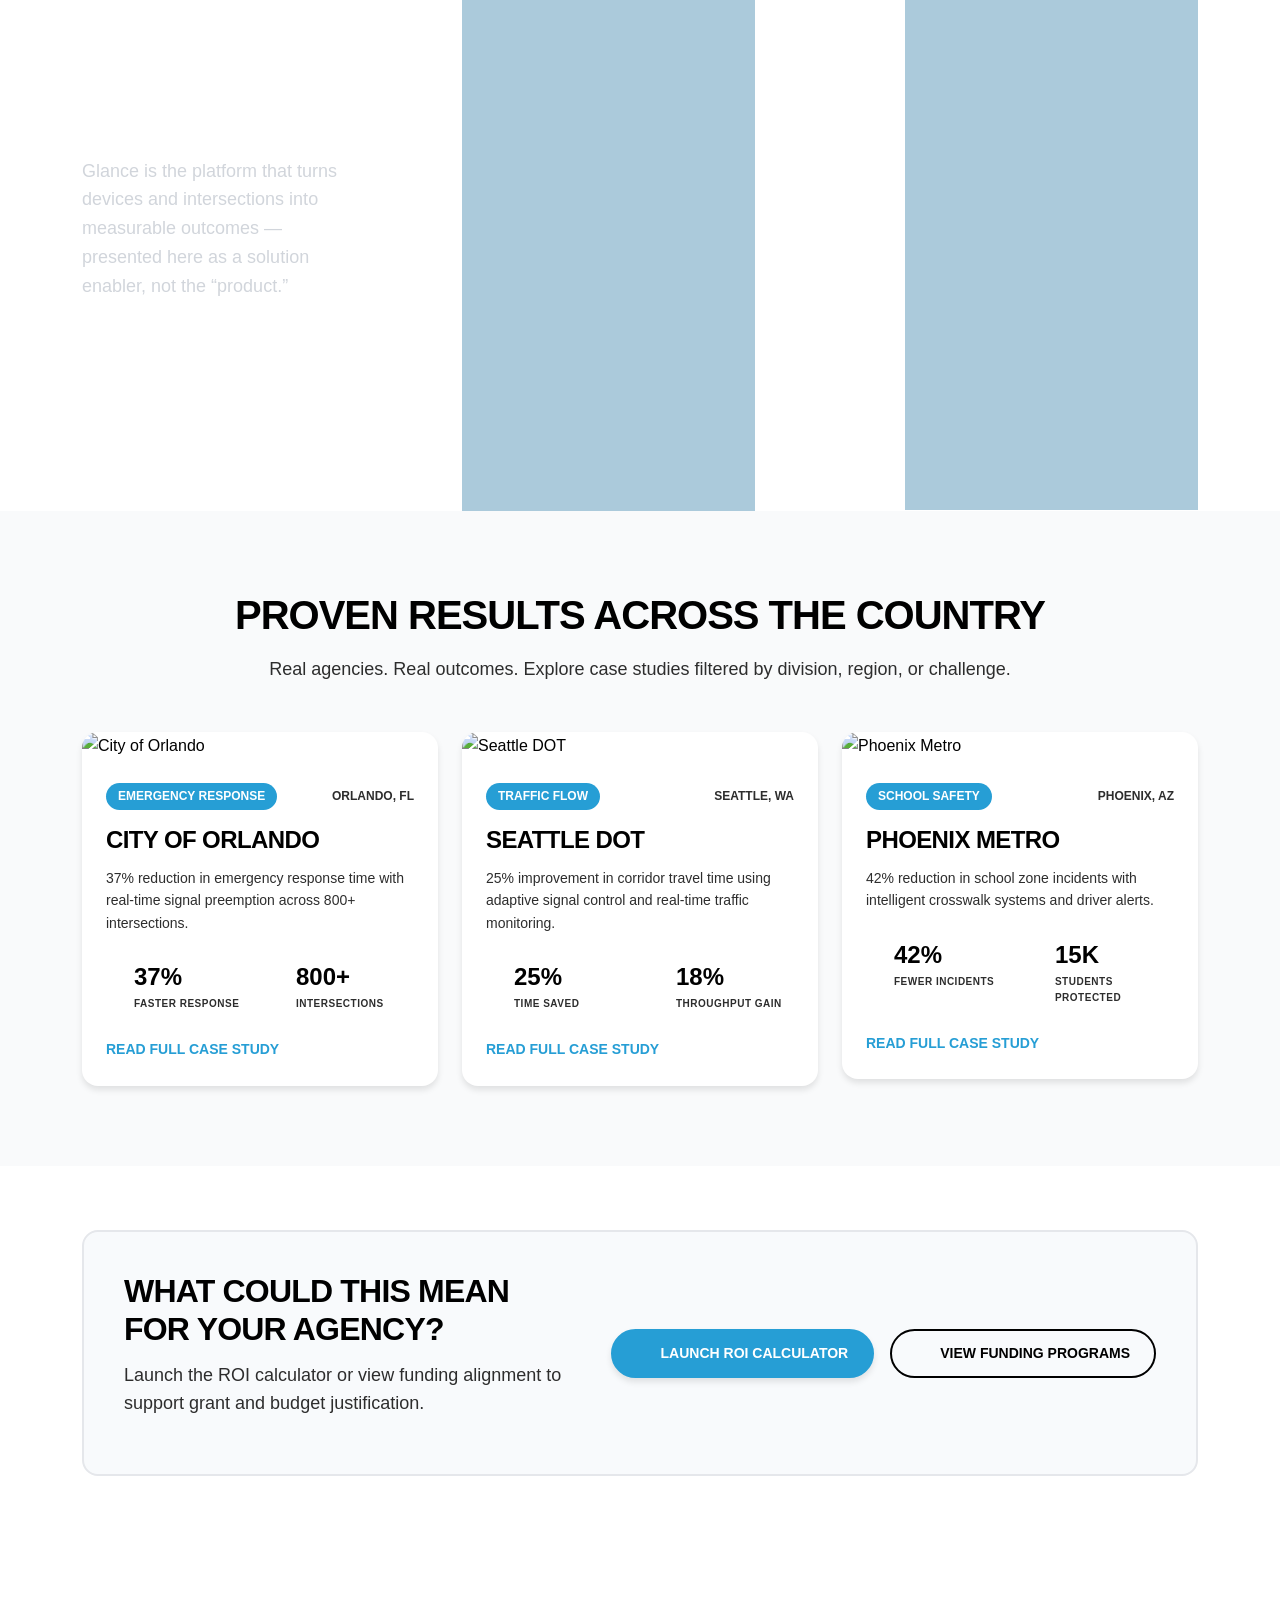
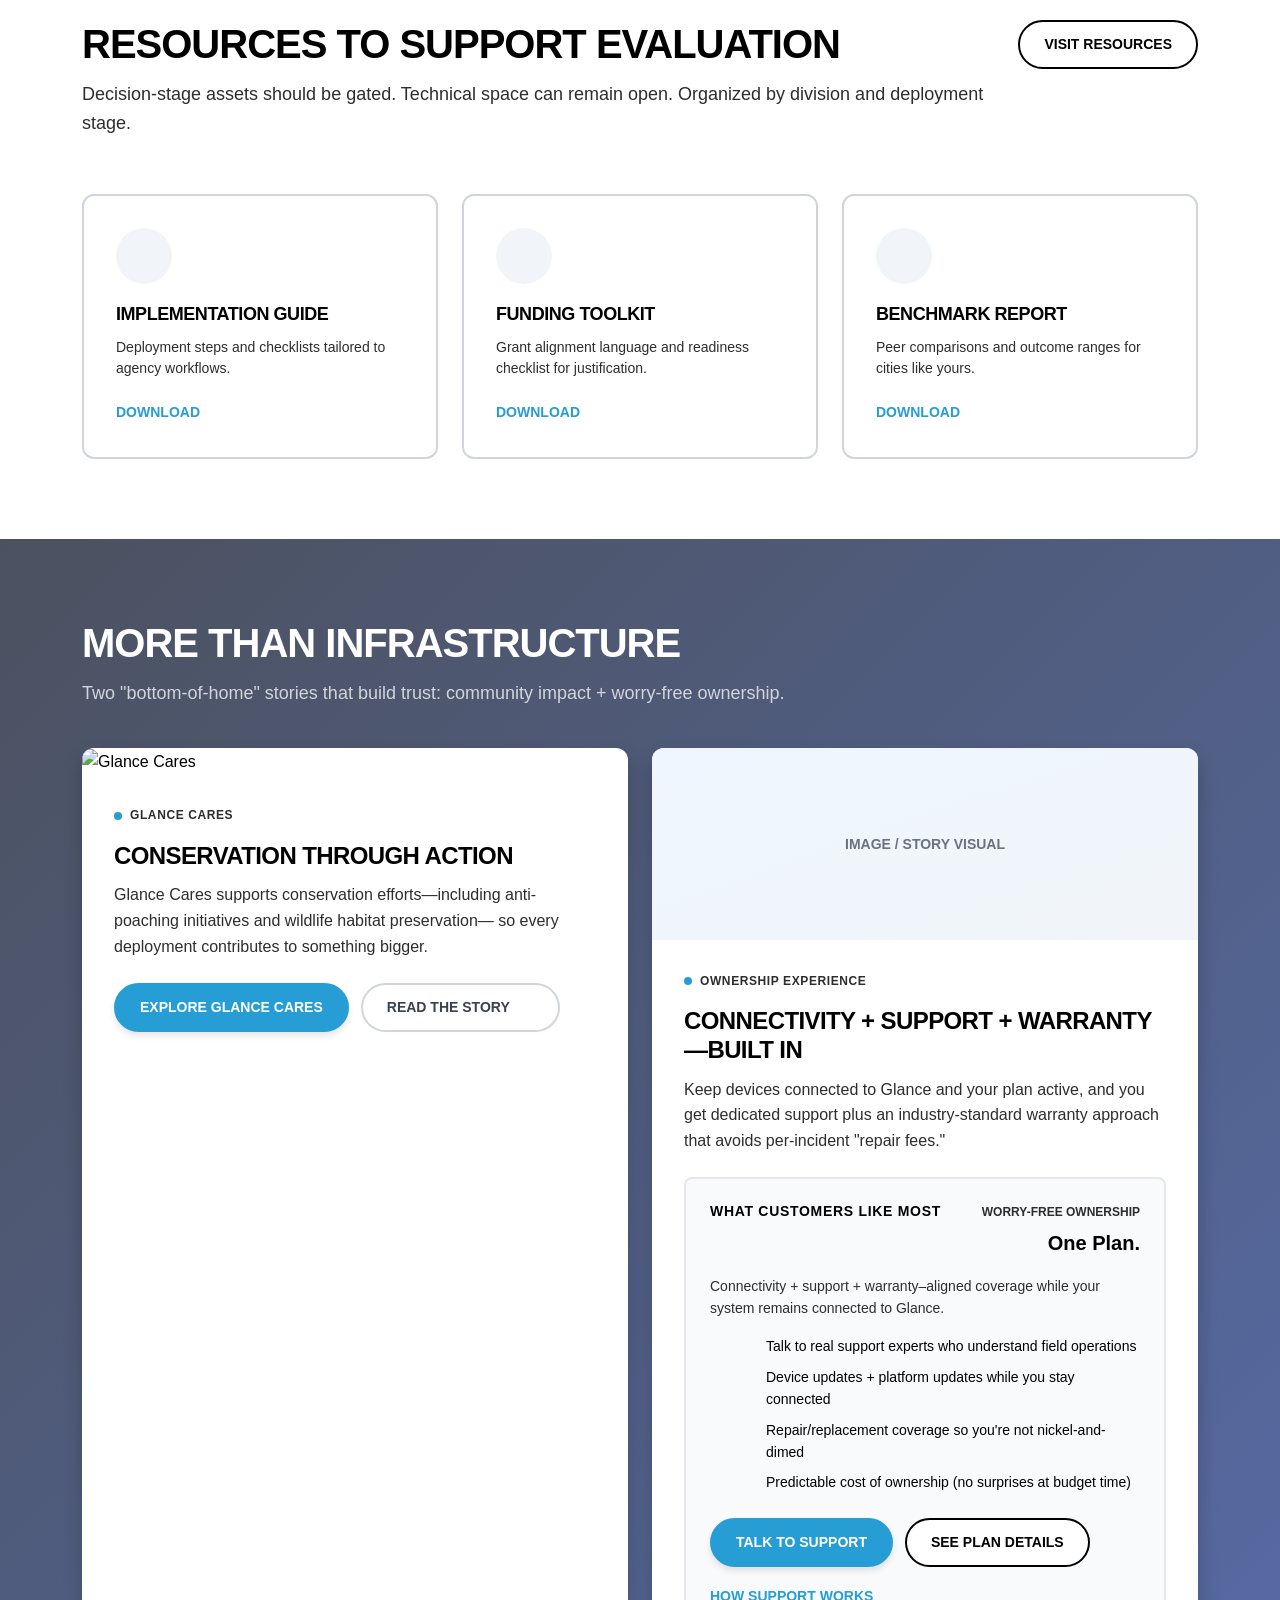
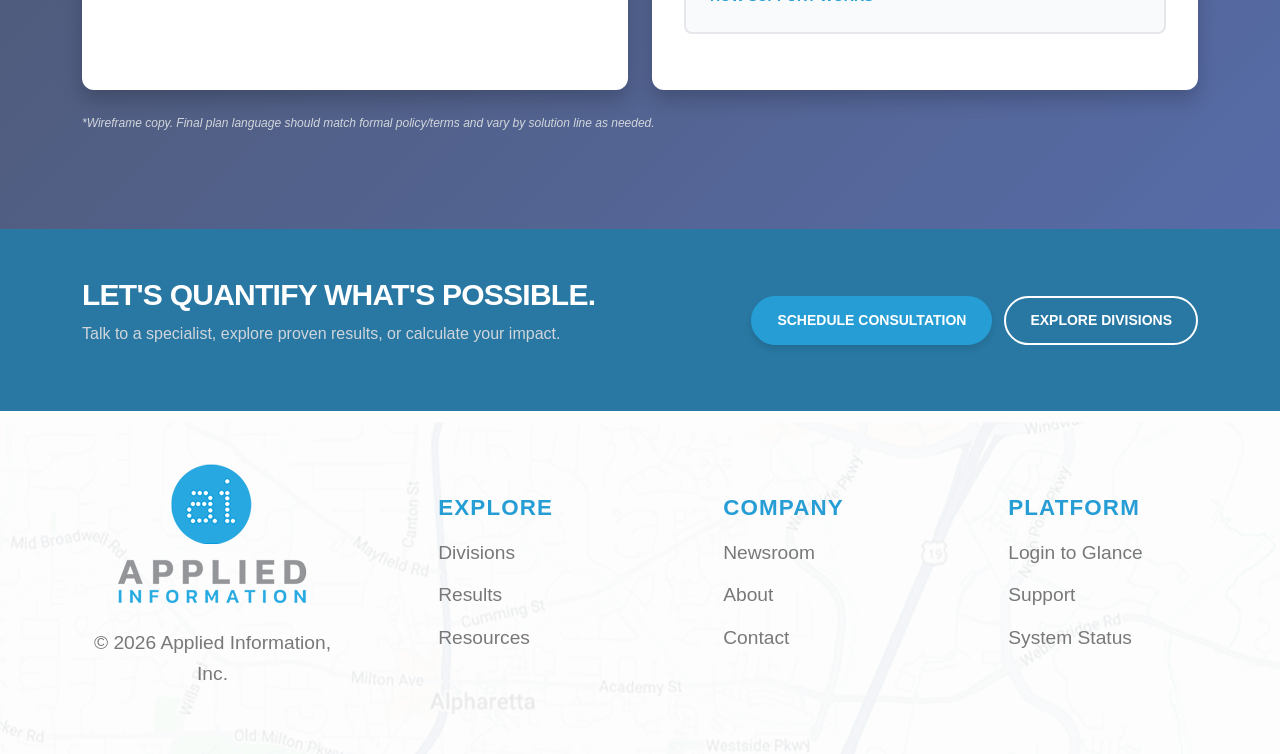
==== commit 2b8f9ba8: "new changes in performance section and footer" ====
--- a/index-2.html
+++ b/index-2.html
@@ -204,6 +204,109 @@
     <!-- Performance Layer Section -->
     <section class="performance-layer">
         <div class="container">
+            <div class="row  align-items-center">
+                <div class="col-xl-3">
+                    <h2 class="section-title-white text-start">
+                        The Performance Layer Behind Modern Infrastructure
+                    </h2>
+                    <p class="section-subtitle-white text-start">
+                        Glance is the platform that turns devices and intersections into measurable outcomes — presented
+                        here as a solution enabler, not the “product.”
+                    </p>
+                </div>
+
+                <div class="col-xl-8 offset-xl-1">
+                    <div class="row justify-content-between">
+                        <div class="col-xl-5">
+                            <div class="performance-layer-card">
+                                <ul class="list-unstyled text-center mb-5">
+                                    <li data-aos="fade-up" data-aos-delay="0">
+                                        <div class="feature-icon-wrapper mx-auto">
+                                            <i data-lucide="zap" class="icon-md"></i>
+                                        </div>
+                                    </li>
+
+                                    <li data-aos="fade-up" data-aos-delay="100">
+                                        <h3 class="feature-title">REAL-TIME COORDINATION</h3>
+                                    </li>
+
+                                    <li data-aos="fade-up" data-aos-delay="200">
+                                        <img src="./assets/images/down-arrow-xl.png" alt="">
+                                    </li>
+
+                                    <li data-aos="fade-up" data-aos-delay="300">
+                                        <p class="feature-description">Signal priority, preemption, and adaptive timing
+                                            based on live conditions.</p>
+                                    </li>
+                                </ul>
+
+                                <ul class="list-unstyled text-center">
+                                    <li data-aos="fade-up" data-aos-delay="0">
+                                        <div class="feature-icon-wrapper mx-auto">
+                                            <i data-lucide="database" class="icon-md"></i>
+                                        </div>
+                                    </li>
+                                    <li data-aos="fade-up" data-aos-delay="100">
+                                        <h3 class="feature-title">CENTRALIZED DATA</h3>
+                                    </li>
+                                    <li data-aos="fade-up" data-aos-delay="200">
+                                        <img src="./assets/images/down-arrow-xl.png" alt="">
+                                    </li>
+                                    <li data-aos="fade-up" data-aos-delay="300">
+                                        <p class="feature-description">All performance metrics in one dashboard for
+                                            analysis and reporting.</p>
+                                    </li>
+                                </ul>
+                            </div>
+                        </div>
+
+                        <div class="col-xl-5">
+                            <div class="performance-layer-card">
+                                <ul class="list-unstyled text-center mb-5">
+                                    <li data-aos="fade-up" data-aos-delay="0">
+                                        <div class="feature-icon-wrapper mx-auto">
+                                            <i data-lucide="plug" class="icon-md"></i>
+                                        </div>
+                                    </li>
+                                    <li data-aos="fade-up" data-aos-delay="100">
+                                        <h3 class="feature-title">WORKS WITH EXISTING INFRASTRUCTURE</h3>
+                                    </li>
+                                    <li data-aos="fade-up" data-aos-delay="200">
+                                        <img src="./assets/images/down-arrow-xl.png" alt="">
+                                    </li>
+                                    <li data-aos="fade-up" data-aos-delay="300">
+                                        <p class="feature-description">No rip-and-replace. Integrates with your current
+                                            controllers and systems.</p>
+                                    </li>
+                                </ul>
+
+                                <ul class="list-unstyled text-center">
+                                    <li data-aos="fade-up" data-aos-delay="0">
+                                        <div class="feature-icon-wrapper mx-auto">
+                                            <i data-lucide="shield" class="icon-md"></i>
+                                        </div>
+                                    </li>
+                                    <li data-aos="fade-up" data-aos-delay="100">
+                                        <h3 class="feature-title">SECURE & COMPLIANT</h3>
+                                    </li>
+                                    <li data-aos="fade-up" data-aos-delay="200">
+                                        <img src="./assets/images/down-arrow-xl.png" alt="">
+                                    </li>
+                                    <li data-aos="fade-up" data-aos-delay="300">
+                                        <p class="feature-description">Enterprise-grade security with full audit trails
+                                            and compliance support.</p>
+                                    </li>
+                                </ul>
+                            </div>
+                        </div>
+                    </div>
+                </div>
+            </div>
+        </div>
+    </section>
+
+    <!-- <section class="performance-layer">
+        <div class="container">
             <h2 class="section-title">THE PERFORMANCE LAYER BEHIND MODERN INFRASTRUCTURE</h2>
             <p class="section-subtitle">
                 A unified cloud platform connecting traffic controllers, emergency vehicles, and transit—delivering
@@ -271,7 +374,7 @@
                 </div>
             </div>
         </div>
-    </section>
+    </section> -->
 
     <!-- Proven Results Section -->
     <section class="proven-results">
@@ -604,34 +707,43 @@
         <!-- Links Section -->
         <div class="footer-links">
             <div class="container">
-                <div class="footer-grid">
-                    <div class="footer-column">
-                        <h3 class="footer-heading">APPLIED INFORMATION</h3>
-                        <p class="footer-copyright">© 2026 Applied Information, Inc.</p>
-                    </div>
-                    <div class="footer-column">
-                        <h3 class="footer-heading">EXPLORE</h3>
-                        <ul class="footer-list">
-                            <li><a href="#">Divisions</a></li>
-                            <li><a href="#">Results</a></li>
-                            <li><a href="#">Resources</a></li>
-                        </ul>
-                    </div>
-                    <div class="footer-column">
-                        <h3 class="footer-heading">COMPANY</h3>
-                        <ul class="footer-list">
-                            <li><a href="#">Newsroom</a></li>
-                            <li><a href="#">About</a></li>
-                            <li><a href="#">Contact</a></li>
-                        </ul>
-                    </div>
-                    <div class="footer-column">
-                        <h3 class="footer-heading">PLATFORM</h3>
-                        <ul class="footer-list">
-                            <li><a href="#">Login to Glance</a></li>
-                            <li><a href="#">Support</a></li>
-                            <li><a href="#">System Status</a></li>
-                        </ul>
+                <div class="row align-items-center">
+                    <div class="col-lg-3">
+                        <div class="text-lg-center">
+                            <div class="mb-3">
+                                <img src="./assets/images/footer-logo.png" alt="" class="img-fluid">
+                            </div>
+                            <p class="footer-copyright">© 2026 Applied Information, Inc.</p>
+                        </div>
+                    </div>
+
+                    <div class="col-xl-9">
+                        <div class="row justify-content-between">
+                            <div class="col-lg-3 offset-lg-1">
+                                <h3 class="footer-heading">EXPLORE</h3>
+                                <ul class="footer-list list-unstyled">
+                                    <li><a href="#">Divisions</a></li>
+                                    <li><a href="#">Results</a></li>
+                                    <li><a href="#">Resources</a></li>
+                                </ul>
+                            </div>
+                            <div class="col-lg-3">
+                                <h3 class="footer-heading">COMPANY</h3>
+                                <ul class="footer-list list-unstyled">
+                                    <li><a href="#">Newsroom</a></li>
+                                    <li><a href="#">About</a></li>
+                                    <li><a href="#">Contact</a></li>
+                                </ul>
+                            </div>
+                            <div class="col-lg-3">
+                                <h3 class="footer-heading">PLATFORM</h3>
+                                <ul class="footer-list list-unstyled">
+                                    <li><a href="#">Login to Glance</a></li>
+                                    <li><a href="#">Support</a></li>
+                                    <li><a href="#">System Status</a></li>
+                                </ul>
+                            </div>
+                        </div>
                     </div>
                 </div>
             </div>
--- a/assets/css/styles.css
+++ b/assets/css/styles.css
@@ -19,6 +19,7 @@
     font-family: -apple-system, BlinkMacSystemFont, 'Segoe UI', Roboto, Oxygen, Ubuntu, Cantarell, sans-serif;
     line-height: 1.6;
     color: var(--color-text);
+    overflow-x: hidden;
 }
 
 /* Buttons */
@@ -203,7 +204,7 @@
     background-color: var(--color-white);
     padding: 1rem 1.5rem;
     box-shadow: 0px 4px 4px 0px #56555536;
-    position: fixed;
+    position: sticky;
     width: 100%;
     top: 0;
     left: 0;
@@ -214,6 +215,10 @@
 .header>*,
 .header.header-minimized>* {
     transition: all 0.3s ease;
+}
+
+.navbar-toggler {
+    display: none;
 }
 
 .header.header-minimized {
@@ -294,7 +299,6 @@
 /* Hero Section */
 .hero {
     position: relative;
-    margin-top: 100px;
     height: calc(100dvh - 100px);
     display: flex;
     align-items: center;
@@ -474,8 +478,11 @@
 
 /* Performance Layer Section */
 .performance-layer {
-    padding: 5rem 0rem;
-    background-color: var(--color-white);
+    /* padding: 5rem 0rem; */
+    /* background-color: var(--color-white); */
+    background: url(../images/performance-layer-bg-img.png) no-repeat;
+    background-size: cover;
+    background-attachment: fixed;
 }
 
 .performance-layer .section-title,
@@ -565,6 +572,11 @@
     color: var(--color-primary);
 }
 
+.feature-title,
+.feature-description {
+    color: var(--color-white);
+}
+
 .feature-title {
     font-size: 1rem;
     font-weight: bold;
@@ -573,9 +585,18 @@
 }
 
 .feature-description {
-    color: var(--color-muted);
     font-size: 0.875rem;
     line-height: 1.5;
+}
+
+.performance-layer-card {
+    background-color: #2878A363;
+    padding: 150px 30px;
+}
+
+.performance-layer-card li {
+    text-align: center;
+    margin-bottom: .7rem;
 }
 
 /* Proven Results Section */
@@ -1048,8 +1069,9 @@
 }
 
 .footer-cta {
-    background: linear-gradient(to bottom right, #1e293b, #0f172a);
-    padding: 2rem 1.5rem;
+    /* background: linear-gradient(to bottom right, #1e293b, #0f172a); */
+    background-color: #2878A3;
+    padding: 3rem 1.5rem;
 }
 
 .footer-cta-content {
@@ -1080,9 +1102,10 @@
 }
 
 .footer-links {
-    background-color: #f8fafc;
+    /* background-color: #f8fafc; */
     padding: 3rem 1.5rem;
-    border-top: 1px solid #e5e7eb;
+    /* border-top: 1px solid #e5e7eb; */
+    background: url(../images/footer-bg-img.png) no-repeat;
 }
 
 .footer-grid {
@@ -1092,20 +1115,16 @@
 }
 
 .footer-heading {
-    font-size: 0.75rem;
-    font-weight: bold;
-    color: var(--color-text);
+    font-size: 1.4rem;
+    font-weight: bold;
+    color: var(--color-primary);
     margin-bottom: 1rem;
     letter-spacing: 0.05em;
 }
 
 .footer-copyright {
-    font-size: 0.875rem;
-    color: #6b7280;
-}
-
-.footer-list {
-    list-style: none;
+    font-size: 1.2rem;
+    color: #787878;
 }
 
 .footer-list li {
@@ -1113,8 +1132,8 @@
 }
 
 .footer-list a {
-    font-size: 0.875rem;
-    color: #6b7280;
+    font-size: 1.2rem;
+    color: #787878;
     text-decoration: none;
     transition: color 0.2s ease;
 }
@@ -1136,6 +1155,99 @@
     }
 }
 
+@media (max-width: 1399px) {
+
+    html,
+    body {
+        overflow-x: hidden !important;
+    }
+
+    .header .navbar-toggler {
+        top: 5px;
+        right: 10px;
+        padding: 0;
+        border: 0;
+        -webkit-box-shadow: none;
+        box-shadow: none;
+        background-color: var(--color-primary);
+    }
+
+    .header .navtoggler-sticks {
+        display: flex;
+        flex-direction: column;
+        gap: 5px;
+        padding: 8px 5px;
+        position: relative;
+        width: 40px;
+        height: 35px;
+    }
+
+    .header .navtoggler-sticks .stick {
+        transition: ease all .3s;
+    }
+
+    .header .navtoggler-sticks .stick {
+        height: 3px;
+        width: 30px;
+        background-color: var(--color-white);
+        border-radius: 3px;
+    }
+
+    .header {
+        position: fixed;
+    }
+
+    .header,
+    .header.header-minimized {
+        padding: 10px 12px;
+    }
+
+    .header.header-minimized .navbar .logo img {
+        max-height: 50px;
+    }
+
+    .navbar .nav-links {
+        display: none;
+    }
+
+    .header .navbar .logo img {
+        max-height: 55px;
+    }
+
+    .hero {
+        height: calc(100dvh - 75px);
+        margin-top: 75px;
+    }
+
+    .focus-area-list {
+        padding-left: 80px;
+        margin-left: 90px;
+    }
+
+    .focus-area .list-count {
+        left: -105px;
+    }
+}
+
+@media (max-width: 1199px) {
+    .focus-area .sticky-wrapper {
+        position: static;
+        padding: 0;
+        margin-bottom: 80px;
+    }
+
+    .focus-area .sticky-wrapper h2,
+    .focus-area .sticky-wrapper p {
+        text-align: center !important;
+        margin-left: auto;
+        margin-right: auto;
+    }
+
+    .focus-area .sticky-wrapper br {
+        display: none;
+    }
+}
+
 @media (max-width: 768px) {
     .hero-title {
         font-size: 2.5rem;
